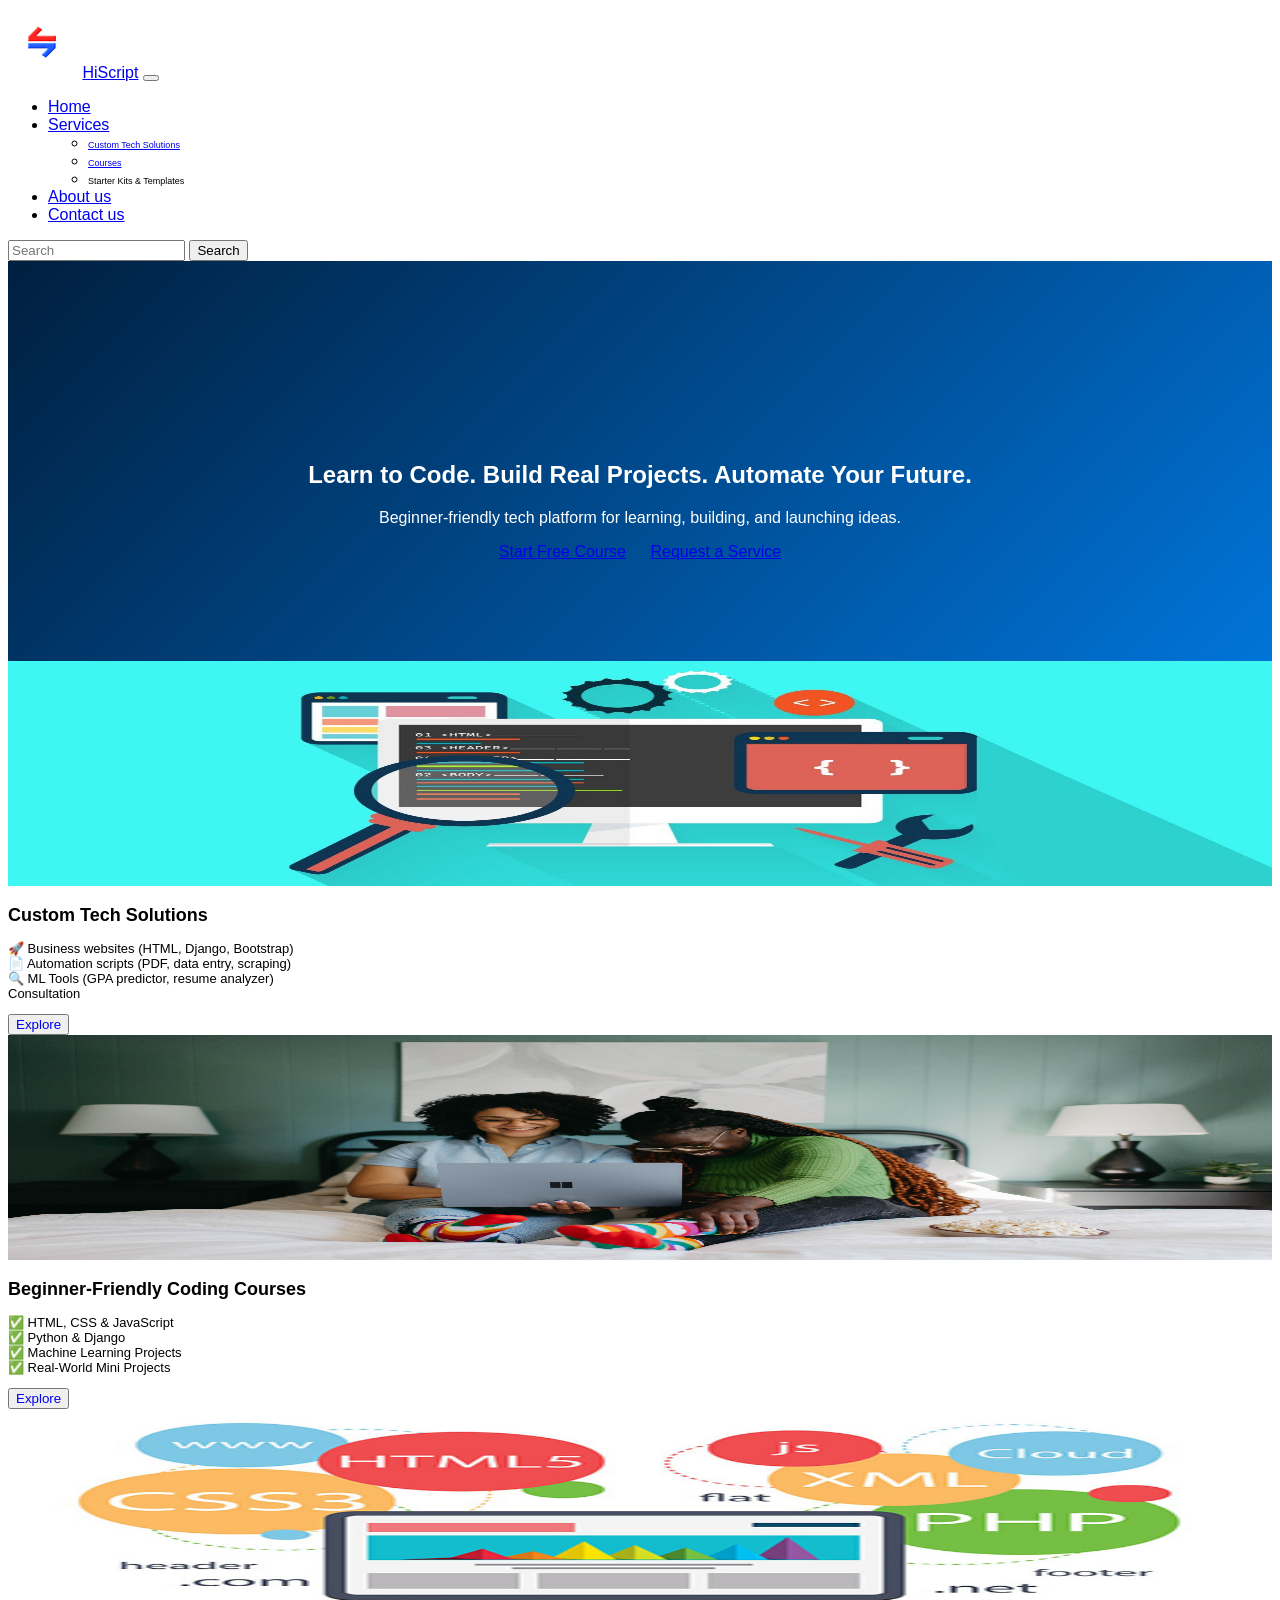
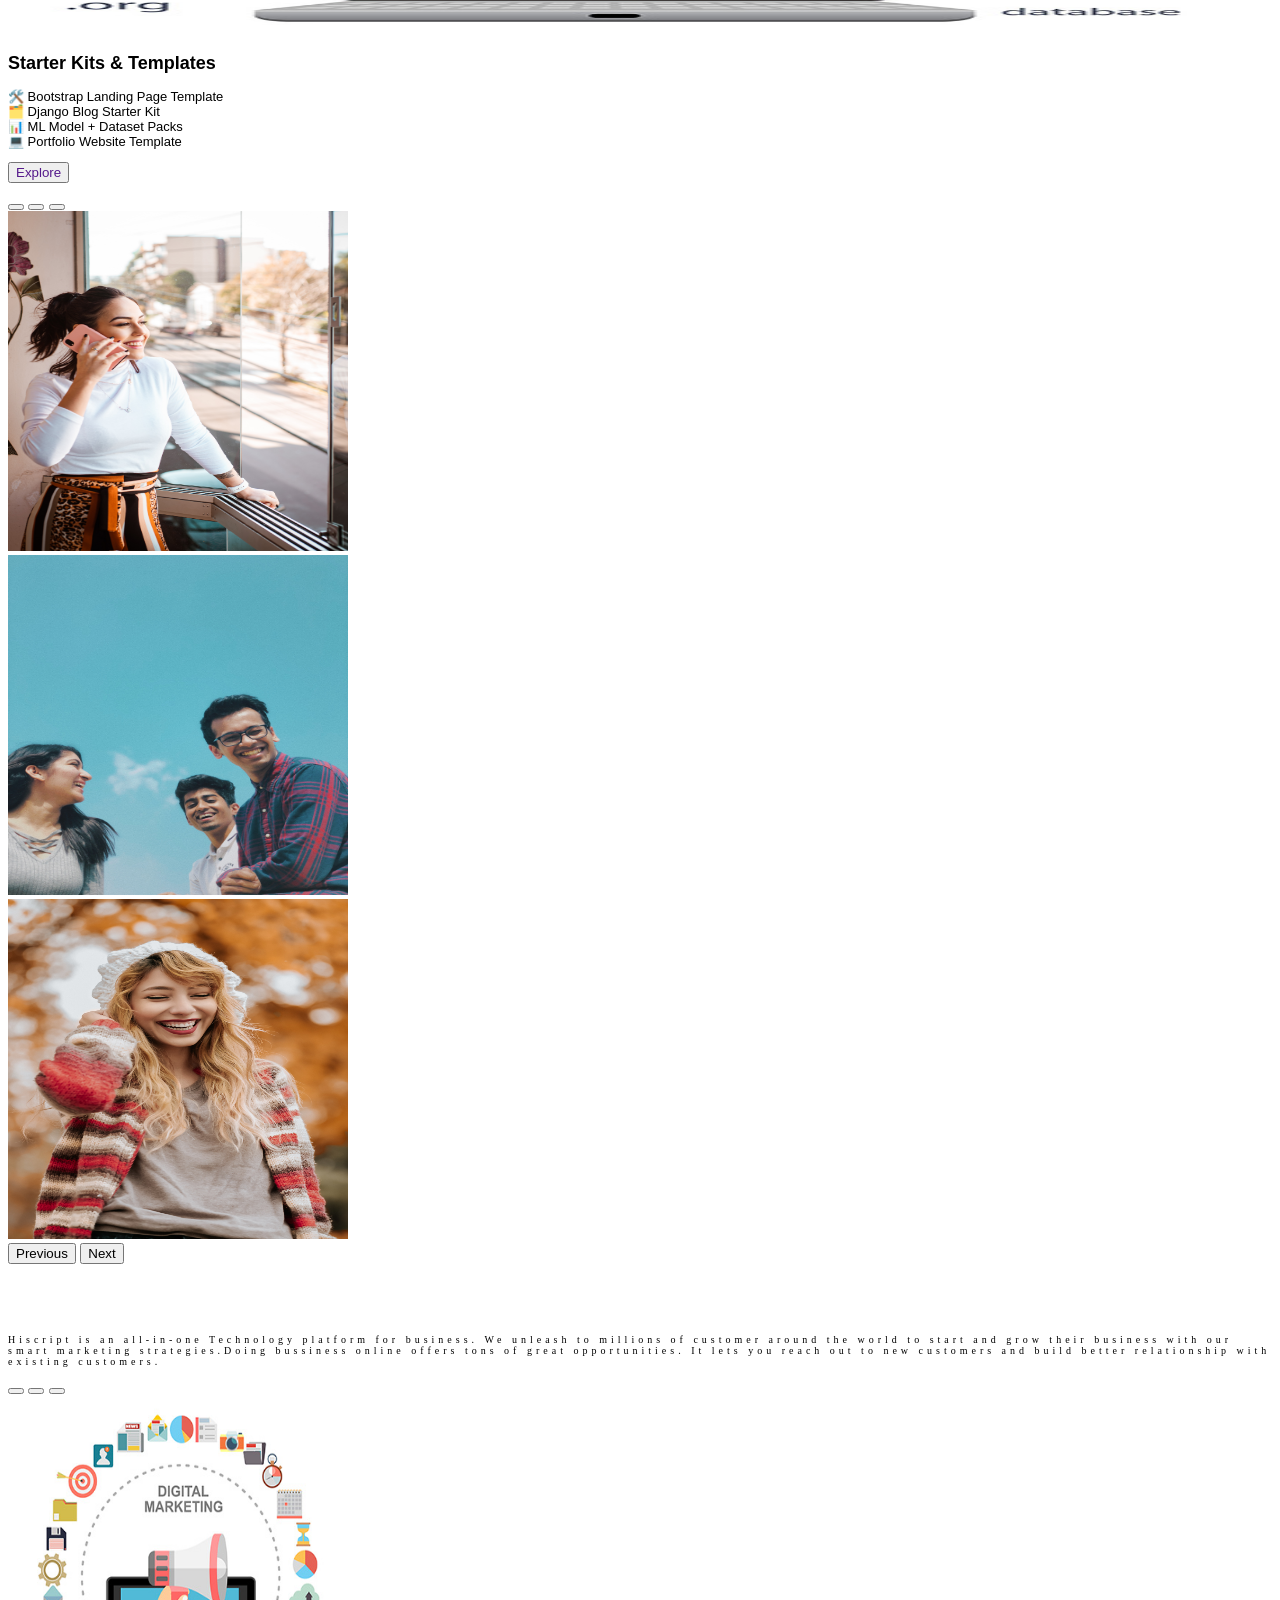
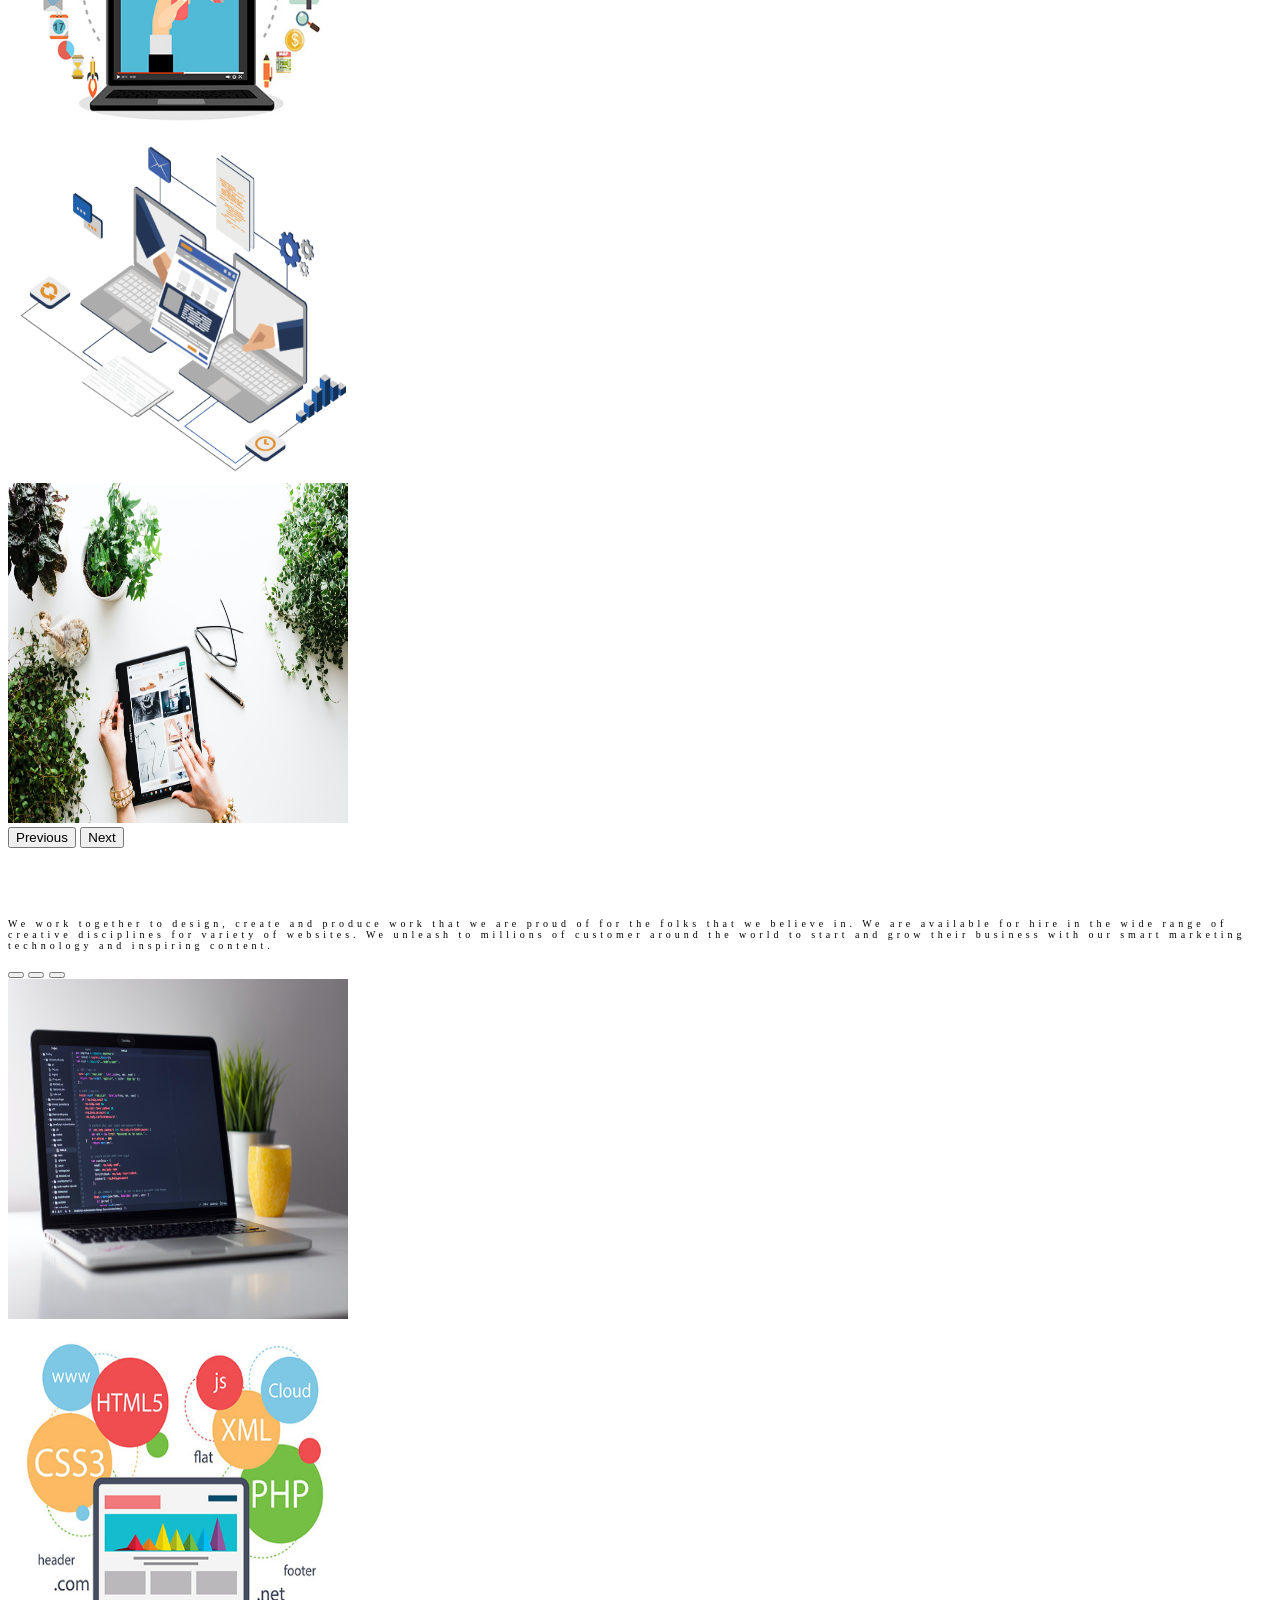
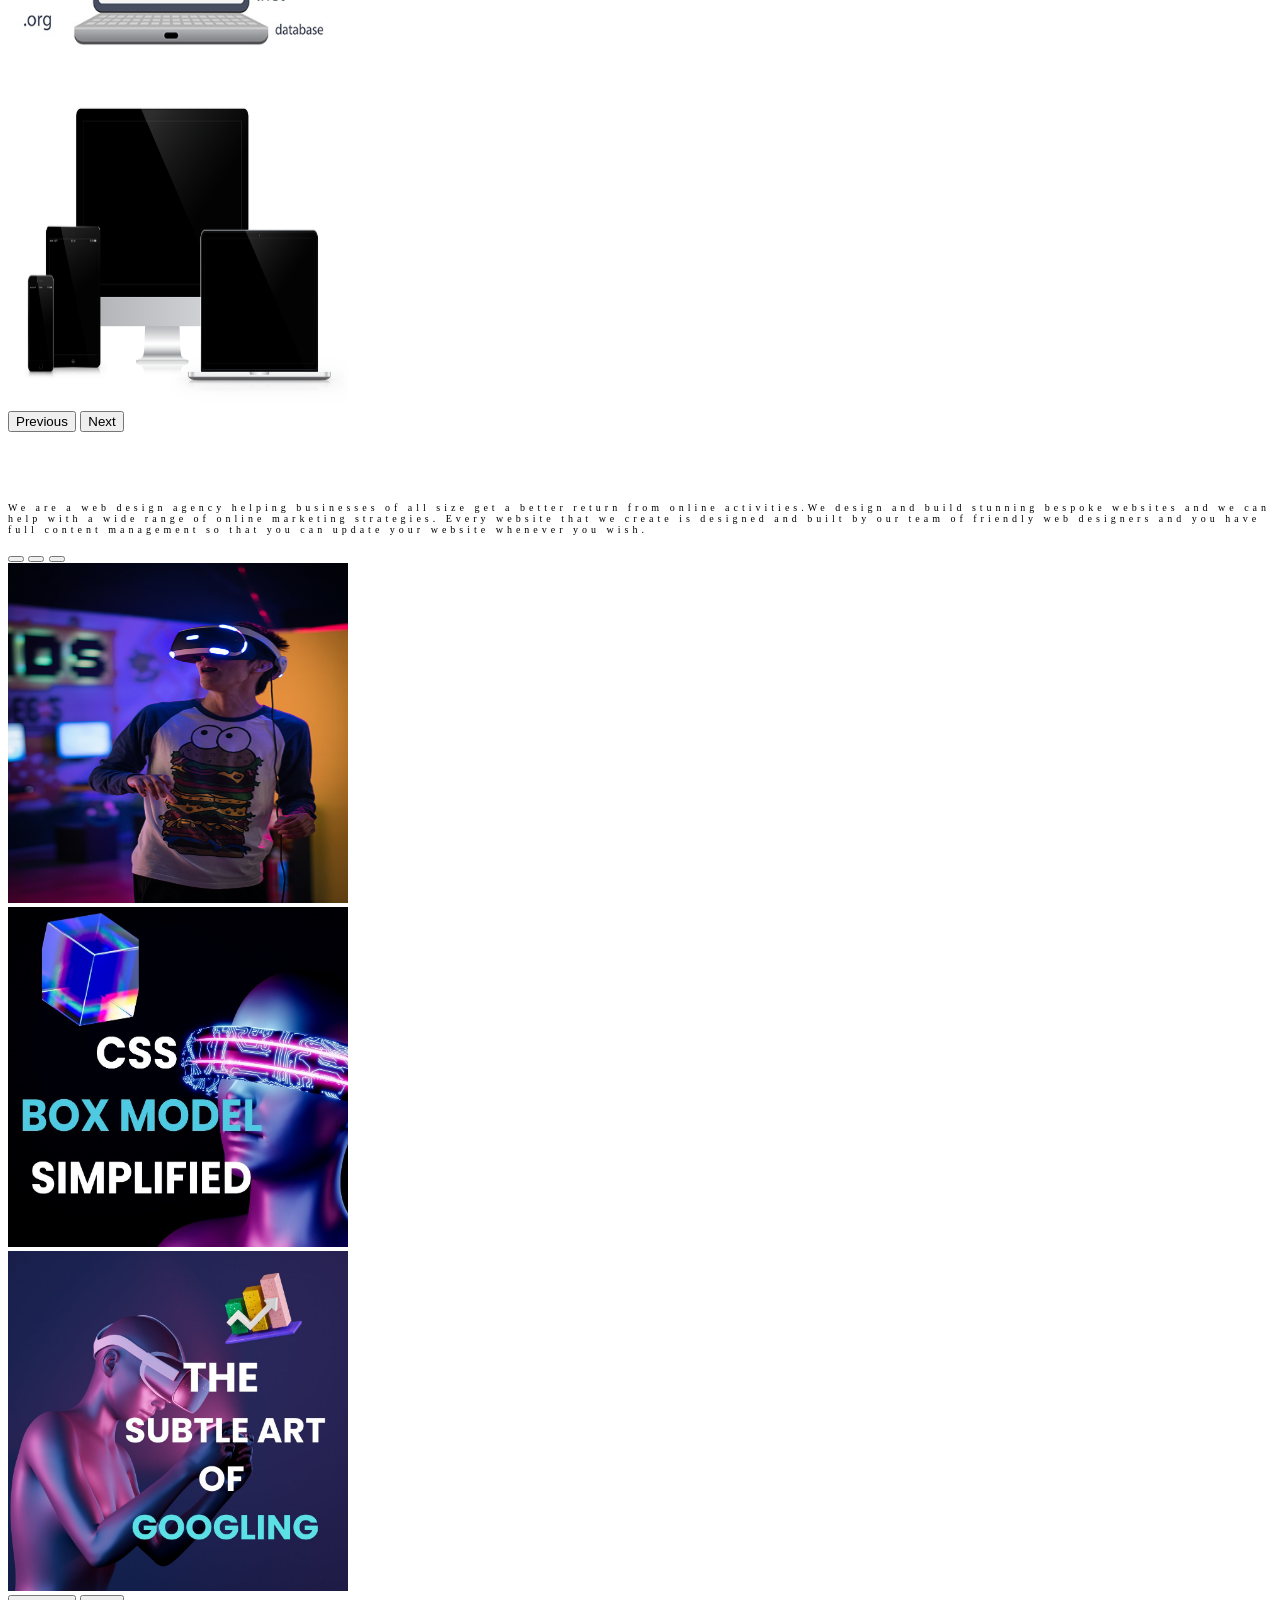
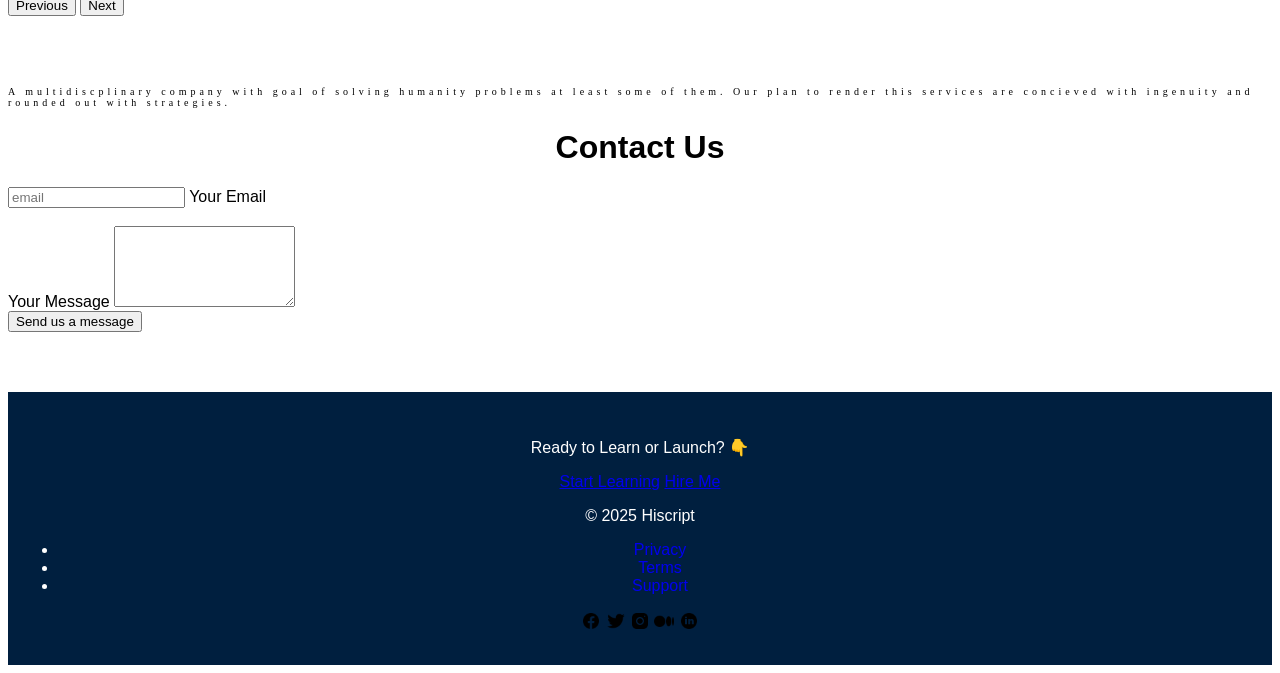
==== index.html @ d9910b29 "Add website files" ====
<!DOCTYPE html>
<html>
    <head>
        <meta charset="utf-8">
        <meta name="viewport" content="width=device-width, initial-scale=1">
        <link href="css/bootstrap.min.css" rel="stylesheet">
        <link href="nav.css" rel="stylesheet">
        <link rel="SHORTCUT ICON" type="image/x-icon" href="logo.png">
        <title>HiScript - Official Home Page
        A home of opportunities
        </title>
        
    </head>
    <body>
        <!--navbar-->
        <nav class="navbar navbar-expand-md navbar-dark fixed-top bg-dark">
            <div class="container-fluid">
                <img src="logo.png" alt="logo" width="70px" height="70px">
                <a class="navbar-brand" href="index.html">HiScript</a>
                <button class="navbar-toggler" type="button" data-bs-toggle="collapse" data-bs-target="#navbarCollapse"
                aria-controls="navbarCollapse" aria-expanded="false" aria-label="Toggle navigation">
                <span class="navbar-toggler-icon"></span>
                </button>
                <div class="collapse navbar-collapse" id="navbarCollapse">
                    <ul class="navbar-nav me-auto mb-2 mb-md-0">
                        <li class="nav-item">
                            <a class="nav-link active" aria-current="page" href="index.html">Home</a>
                        </li>

                       <li class="nav-item dropdown">
                            <a class="nav-link dropdown-toggle" href="#" id="dropdown01" 
                            data-bs-toggle="dropdown" aria-expanded="false" 
                            >Services</a>
                            <ul class="dropdown-menu" aria-labelledby="dropdown01">
                            <li><a class="dropdown-item" href="custom.html" target="_blank" style=" font-style: inherit; font-size: xx-small;">Custom Tech Solutions</a></li>
                            <li><a class="dropdown-item" href="course.html" target="_blank" style=" font-style: inherit; font-size: xx-small;">Courses</a></li>
                            <li><a class="dropdown-item"  onclick="signUp()" style=" font-style: inherit; font-size: xx-small;">Starter Kits & Templates</a></li>
                            
                            </ul>
                        </li>

                        <li class="nav-item">
                            <a class="nav-link active" aria-current="page" href="about.html">About us</a>
                        </li>

                        <li class="nav-item">
                            <a class="nav-link active" aria-current="page" href="book.html">Contact us</a>
                        </li>

                        
                    </ul>
                    <form class="d-flex" role="search">
                        <input class="form-control me-2" type="search" placeholder="Search" aria-label="Search">
                        <button class="btn btn-primary" type="submit">Search</button>
                    </form>
                </div>
            
            </div>

        </nav>

        <!--content-->
        <main>

           <section class="hero">
                <h1>Learn to Code. Build Real Projects. Automate Your Future.</h1>
                <p class="lead">Beginner-friendly tech platform for learning, building, and launching ideas.</p>
                <div class="cta-buttons">
                <a href="course.html" class="btn btn-light btn-lg">Start Free Course</a>
                <a href="custom.html" class="btn btn-outline-light btn-lg">Request a Service</a>
                </div>
            </section>

            <div class="album py-5 bg-body-tertiary">
                <div class="container">
                    <div class="row row-cols-1 row-cols-sm-2 row-cols-md-3 g-3">
                        <div class="col">
                            <div class="card shadow-sm">
                                <img width="100%" height="225" src="jop.jpg">
                                <div class="card-body">
                                    <h2 class="text-center" style="font-size:large;">Custom Tech Solutions</h2>
                                    <p class="card-text" style="font-size:small;">🚀 Business websites (HTML, Django, Bootstrap)<br>
                                       📄 Automation scripts (PDF, data entry, scraping)<br>
                                       🔍 ML Tools (GPA predictor, resume analyzer)<br>
                                       Consultation
                                    </p>
                                </div>
                                <div class="d-flex justify-content-between alighn-items-center">
                                    <div class="btn-group">
                                        <button class="btn btn-outline-secondary" type="button">
                                            <a href="custom.html" style="text-decoration: none;">Explore</a> </button>

                                    </div>
                                </div>
                            </div>
                        </div>
                        <div class="col">
                            <div class="card shadow-sm">
                                <img width="100%" height="225" src="images/lon (15).jpg">
                                <div class="card-body">
                                    <h2 class="text-center" style="font-size:large;">Beginner-Friendly Coding Courses</h2>
                                    <p class="card-text" style="font-size:small;">
                                        ✅ HTML, CSS & JavaScript<br>
                                        ✅ Python & Django<br>
                                        ✅ Machine Learning Projects<br>
                                        ✅ Real-World Mini Projects<br>
                                    </p>
                                </div>
                                <div class="d-flex justify-content-between alighn-items-center">
                                    <div class="btn-group">
                                        <button class="btn btn-outline-secondary" type="button">
                                             <a href="course.html" style="text-decoration: none;">Explore</a>
                                        </button>

                                    </div>
                                </div>
                            </div>
                        </div>
                        <div class="col">
                            <div class="card shadow-sm">
                                <img width="100%" height="225" src="images/site.jpg">
                                <div class="card-body">
                                    <h2 class="text-center" style="font-size:large;">Starter Kits & Templates</h2>
                                    <p class="card-text" style="font-size:small;">
                                        🛠️ Bootstrap Landing Page Template<br>
                                        🗂️ Django Blog Starter Kit<br>
                                        📊 ML Model + Dataset Packs<br>
                                        💻 Portfolio Website Template<br>
                                    </p>
                                </div>
                                <div class="d-flex justify-content-between alighn-items-center">
                                    <div class="btn-group">
                                        <button class="btn btn-outline-secondary" type="button">
                                             <a href="" style="text-decoration: none;">Explore</a>
                                        </button>

                                    </div>
                                </div>
                            </div>
                        </div>

                    </div>
                
                </div>

            </div>

            <div class="container">
                <div class="row py-4">
                    <div class="col-md-6 themed-grid-col text-center">
        
                        <main>
                            <section>
                					
                                <div id="myCarousel" class="carousel slide" data-bs-ride="carousel"
                                style="margin-top: 10px;">
                                  <div class="carousel-indicators">
                                    <button type="button" data-bs-target="#myCarousel" data-bs-slide-to="0" class="active" aria-current="true" aria-label="Slide 1"></button>
                                    <button type="button" data-bs-target="#myCarousel" data-bs-slide-to="1" aria-label="Slide 2"></button>
                                    <button type="button" data-bs-target="#myCarousel" data-bs-slide-to="2" aria-label="Slide 3"></button>
                                  </div>
                                  <div class="carousel-inner">
                                    <div class="carousel-item active">
                                      <img src="images/matee.jpg "  width="340" height="340">
                                      
                                    </div>
                                    <div class="carousel-item">
                                        <img src="images/manaj.jpg" width="340" height="340">
                                      
                                    </div>
                                    <div class="carousel-item">
                                        <img src="images/omid.jpg"  width="340" height="340">
                                      
                                    </div>
                                  </div>
                                  <button class="carousel-control-prev" type="button" data-bs-target="#myCarousel" data-bs-slide="prev">
                                    <span class="carousel-control-prev-icon" aria-hidden="true"></span>
                                    <span class="visually-hidden">Previous</span>
                                  </button>
                                  <button class="carousel-control-next" type="button" data-bs-target="#myCarousel" data-bs-slide="next">
                                    <span class="carousel-control-next-icon" aria-hidden="true"></span>
                                    <span class="visually-hidden">Next</span>
                                  </button>
                                </div>
                           </section>

                            <section style="margin-top: 70px;">


                                <p class="sectionA" style="font-family:bookman;letter-spacing: 4px; font-size:10px;">
                					Hiscript is an all-in-one Technology platform for business.
                					We unleash to millions of customer around the world to start and 
                					grow their business with our smart marketing strategies.Doing bussiness online offers tons of great opportunities.
                					 It lets you reach out to new customers and build better relationship with existing
                					 customers.


                				</p>
                            						
                            </section>
                        

                        </main>
                    </div>
        
                    <div class="col-md-6 themed-grid-col text-center">
                        <main>
                            <section>
                                    
                                <div id="myCarousel" class="carousel slide" data-bs-ride="carousel"
                                style="margin-top: 10px;">
                                  <div class="carousel-indicators">
                                    <button type="button" data-bs-target="#myCarousel" data-bs-slide-to="0" class="active" aria-current="true" aria-label="Slide 1"></button>
                                    <button type="button" data-bs-target="#myCarousel" data-bs-slide-to="1" aria-label="Slide 2"></button>
                                    <button type="button" data-bs-target="#myCarousel" data-bs-slide-to="2" aria-label="Slide 3"></button>
                                  </div>
                                  <div class="carousel-inner">
                                    <div class="carousel-item active">
                                      <img src="images/fom.jpg"  width="340" height="340">
                                      
                                    </div>
                                    <div class="carousel-item">
                                        <img src="images/placeholder.png" width="340" height="340">
                                      
                                    </div>
                                    <div class="carousel-item">
                                        <img src="images/mom.jpg"  width="340" height="340">
                                      
                                    </div>
                                  </div>
                                  <button class="carousel-control-prev" type="button" data-bs-target="#myCarousel" data-bs-slide="prev">
                                    <span class="carousel-control-prev-icon" aria-hidden="true"></span>
                                    <span class="visually-hidden">Previous</span>
                                  </button>
                                  <button class="carousel-control-next" type="button" data-bs-target="#myCarousel" data-bs-slide="next">
                                    <span class="carousel-control-next-icon" aria-hidden="true"></span>
                                    <span class="visually-hidden">Next</span>
                                  </button>
                                </div>
                            </section>
                
                            <section style="margin-top: 70px;">
                            
                            
                                <p class="sectionA" style="font-family:bookman;letter-spacing: 4px; font-size:10px;">
                                We work together to design, create and produce work that we are proud of 
                                for the folks that we believe in. We are available for hire in the wide 
                                range of creative disciplines for variety of websites.
                               We unleash to millions of customer around the world to start 
                                and grow their business with our smart marketing technology and
                                 inspiring content.
                                
                                 </p>
                                                    
                            </section>
                        
                
                        </main>
                    </div>
                </div>
            </div>

            <div class="container">
                <div class="row py-4">
                    <div class="col-md-8 themed-grid-col text-center">

                        <main>
                            <section>
                                    
                                <div id="myCarousel" class="carousel slide" data-bs-ride="carousel"
                                style="margin-top: 10px;">
                                <div class="carousel-indicators">
                                <button type="button" data-bs-target="#myCarousel" data-bs-slide-to="0" class="active" aria-current="true" aria-label="Slide 1"></button>
                                <button type="button" data-bs-target="#myCarousel" data-bs-slide-to="1" aria-label="Slide 2"></button>
                                <button type="button" data-bs-target="#myCarousel" data-bs-slide-to="2" aria-label="Slide 3"></button>
                                </div>
                                <div class="carousel-inner">
                                <div class="carousel-item active">
                                <img src="images/code.jpg"  width="340" height="340">
                                
                                </div>
                                <div class="carousel-item">
                                    <img src="images/site.jpg" width="340" height="340">
                                
                                </div>
                                <div class="carousel-item">
                                    <img src="images/imac.png"  width="340" height="340">
                                
                                </div>
                                </div>
                                <button class="carousel-control-prev" type="button" data-bs-target="#myCarousel" data-bs-slide="prev">
                                <span class="carousel-control-prev-icon" aria-hidden="true"></span>
                                <span class="visually-hidden">Previous</span>
                                </button>
                                <button class="carousel-control-next" type="button" data-bs-target="#myCarousel" data-bs-slide="next">
                                <span class="carousel-control-next-icon" aria-hidden="true"></span>
                                <span class="visually-hidden">Next</span>
                                </button>
                                </div>
                                </section>

                                <section style="margin-top: 70px;">


                                <p class="sectionA" style="font-family:bookman;letter-spacing: 4px; font-size:10px;">
                                We are a web design agency helping businesses of all size get a better
                                return from online activities.We design and build stunning bespoke 
                                websites and we can help with a wide range of online marketing 
                                strategies. Every website that we create is designed and built 
                                by our team of friendly web designers and you have full content 
                                management so that you can update your website whenever you wish.


                                </p>
                                        
                            </section>


                        </main>
                    </div>

                    <div class="col-md-4 themed-grid-col text-center">
                        <main>
                            <section>
                                    
                                <div id="myCarousel" class="carousel slide" data-bs-ride="carousel"
                                style="margin-top: 10px;">
                                <div class="carousel-indicators">
                                    <button type="button" data-bs-target="#myCarousel" data-bs-slide-to="0" class="active" aria-current="true" aria-label="Slide 1"></button>
                                    <button type="button" data-bs-target="#myCarousel" data-bs-slide-to="1" aria-label="Slide 2"></button>
                                    <button type="button" data-bs-target="#myCarousel" data-bs-slide-to="2" aria-label="Slide 3"></button>
                                </div>
                                <div class="carousel-inner">
                                    <div class="carousel-item active">
                                    <img src="images/boy.jpg"  width="340" height="340">
                                    
                                    </div>
                                    <div class="carousel-item">
                                        <img src="images/csss (1).jpg" width="340" height="340">
                                    
                                    </div>
                                    <div class="carousel-item">
                                        <img src="images/csss (7).jpg"  width="340" height="340">
                                    
                                    </div>
                                </div>
                                <button class="carousel-control-prev" type="button" data-bs-target="#myCarousel" data-bs-slide="prev">
                                    <span class="carousel-control-prev-icon" aria-hidden="true"></span>
                                    <span class="visually-hidden">Previous</span>
                                </button>
                                <button class="carousel-control-next" type="button" data-bs-target="#myCarousel" data-bs-slide="next">
                                    <span class="carousel-control-next-icon" aria-hidden="true"></span>
                                    <span class="visually-hidden">Next</span>
                                </button>
                                </div>
                            </section>
                
                            <section style="margin-top: 70px;">
                
                
                                <p class="sectionA" style="font-family:bookman;letter-spacing: 4px; font-size:10px;
                                                                ">
                                A multidiscplinary company with goal of solving humanity 
                                problems at least some of them. Our plan to render this services 
                                are concieved with ingenuity and rounded out with strategies.</p>

                                </p>
                                                
                            </section>
                        

                        </main>
                    </div>
                </div>
            </div>

           
            <!-- Contact Form -->
            <div class="container w-100 m-auto"  >
            <div class="row">
                <div class="col-12-text-center">
                   <form action="https://formspree.io/f/xanbnzyd" method="POST">
                        <center>
                        <h1 class="h3 mb-3 fw-normal">Contact Us</h1></center>

                        

                        <div class="form-floating">
                            <input type="email" class="form-control" id="floatingPassword" placeholder="email">
                            <label for="floatingPassword">Your Email</label>
                        </div>

                        <div class="mb-3"><br>
                            <label for="message" class="form-label">Your Message</label>
                            <textarea name="message" class="form-control" id="message" rows="5" required></textarea>
                        </div>

                       

                        <button class="btn btn-primary w-100 py-2" type="submit" onclick="thankYou()">
                            Send us a message
                        </button>
                        

                    </form> 
                </div>
            </div>
            </div>
        
           <!-- Footer -->
            <footer class="footer">
                <p>Ready to Learn or Launch? 👇</p>
                <a href="course.html" class="btn btn-outline-light">Start Learning</a>
                <a href="book.html" class="btn btn-light">Hire Me</a>
                <p class="mt-3">© 2025 Hiscript</p>
                
                <ul class="list-inline">
                <li class="list-inline-item"><a href="#" style="text-decoration: none;">Privacy</a></li>
                <li class="list-inline-item"><a href="#" style="text-decoration: none;">Terms</a></li>
                <li class="list-inline-item"><a href="#" style="text-decoration: none;">Support</a></li>
                </ul>

                
                <div class="social">
                    
                <a href="#" target="_blank"><img src="images/fso.png" height="20" width="20"></a>

                <a href="#" target="_blank"><img src="images/social (2).png" height="20" width="20"></a>

                <a href="#" target="_blank"><img src="images/social (3).png" height="20" width="20"></a>

                <a href="#" target="_blank"><img src="images/social (4).png" height="20" width="20"></a>

                <a href="#" target="_blank"><img src="images/social (5).png" height="20" width="20"></a>

                </div>
            </footer>
        </main>


        <script src="js/bootstrap.bundle.min.js"></script>
        <script src="book.js"></script>
    </body>
</html>
---- nav.css ----
body {
      font-family: 'Segoe UI', sans-serif;
    }
    .hero {
      background: linear-gradient(135deg, #001f3f, #0074d9);
      color: white;
      padding: 100px 20px;
      text-align: center;
    }

    .hero h1{
        margin-top: 100px;
    }
    .section-title {
      font-size: 1.8rem;
      font-weight: 600;
      margin-top: 60px;
      margin-bottom: 30px;
    }
    .cta-buttons a {
      margin: 10px;
    }
    .footer {
      background-color: #001f3f;
      color: white;
      text-align: center;
      padding: 30px 10px;
      margin-top: 60px;
    }

    .form-signin {
    max-width: 330px;
    padding: 1rem;
    background-image: url("images/diana-polekhina-G0yOf-OF-SA-unsplash.jpg");
    }

    #navcoll{background-image: url('images/lap.jpg');
        background-size: 100% 100%; height: 500px; margin-bottom: 10px; margin-top:-20px; }
    
    #navcok{background-image: url('images/lon\ \(2\).jpg');
                            background-size: 100% 100%;  
                            height: 500px; margin-bottom: 10px; margin-top:-20px; }
    
    #navc{background-image: url('images/nasa.jpg');
          background-size: 100% 100%; height: 500px; margin-bottom: 10px; margin-top: -20px; }
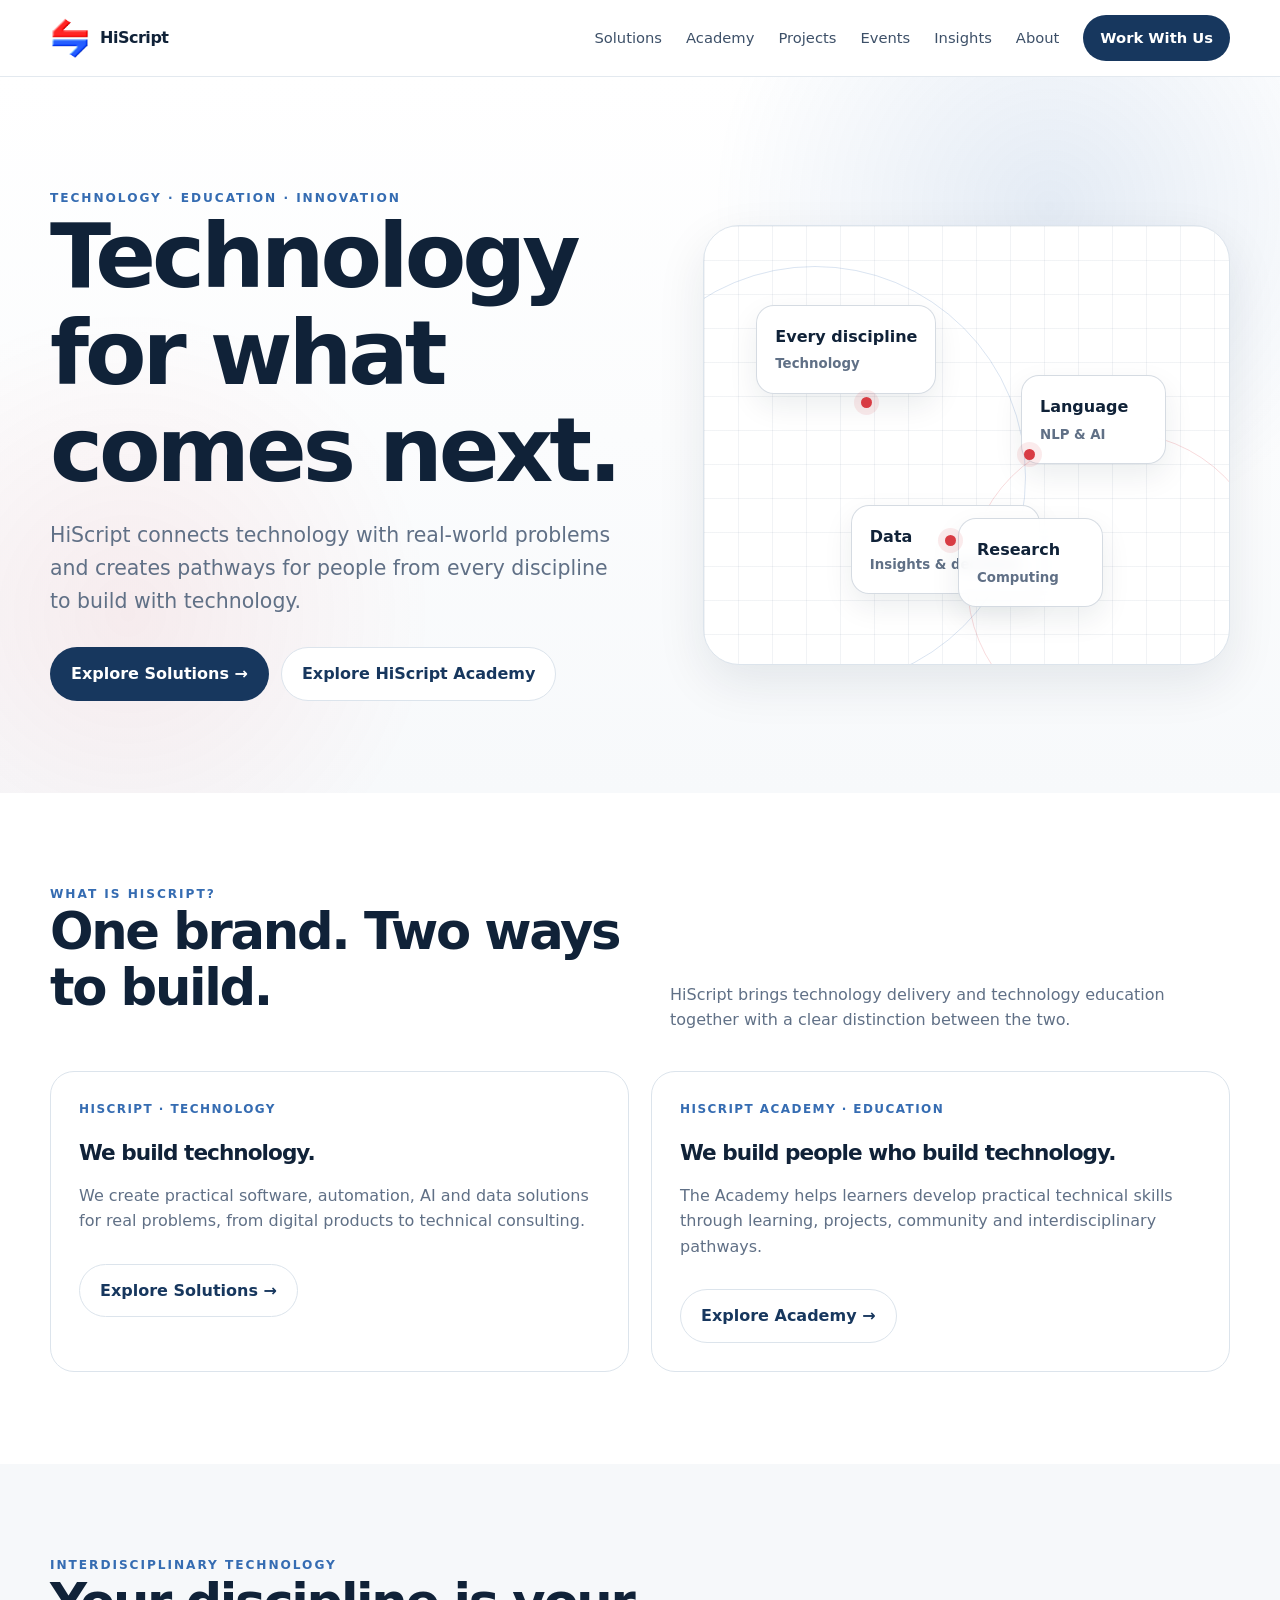
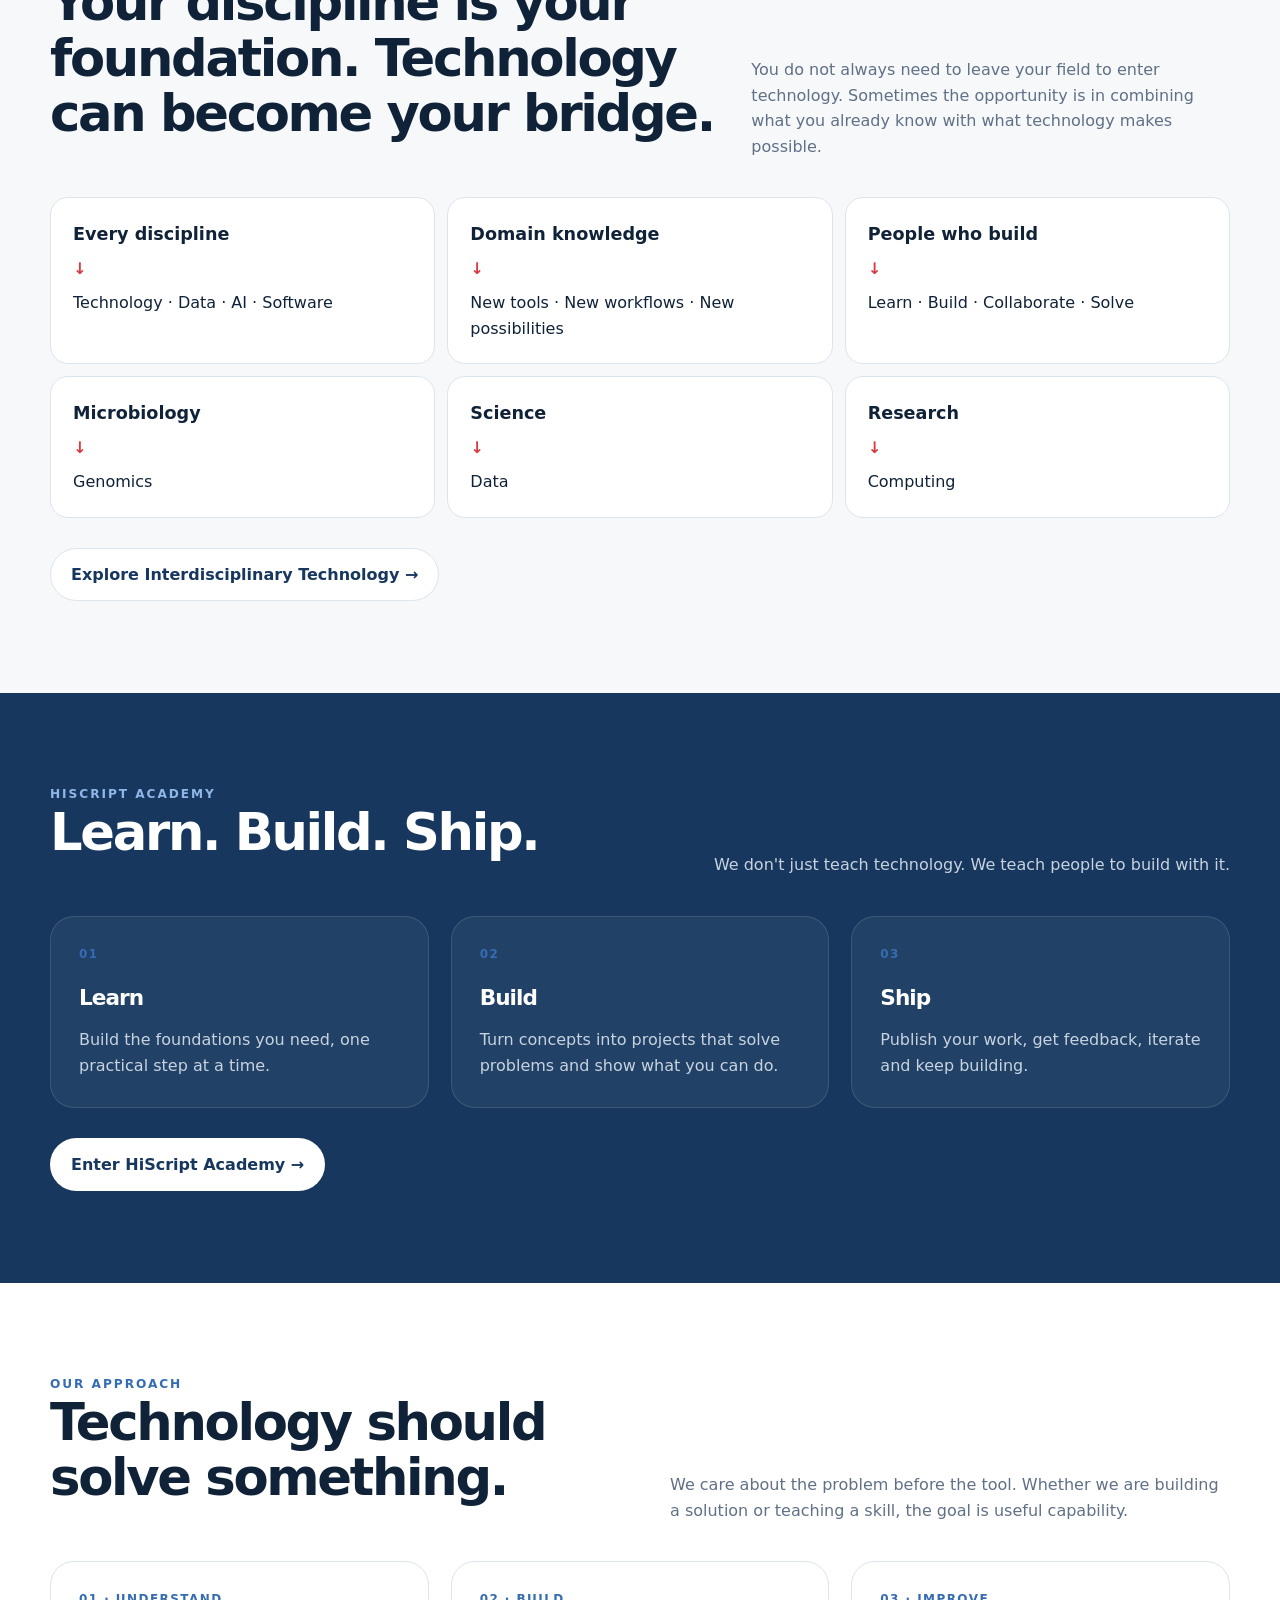
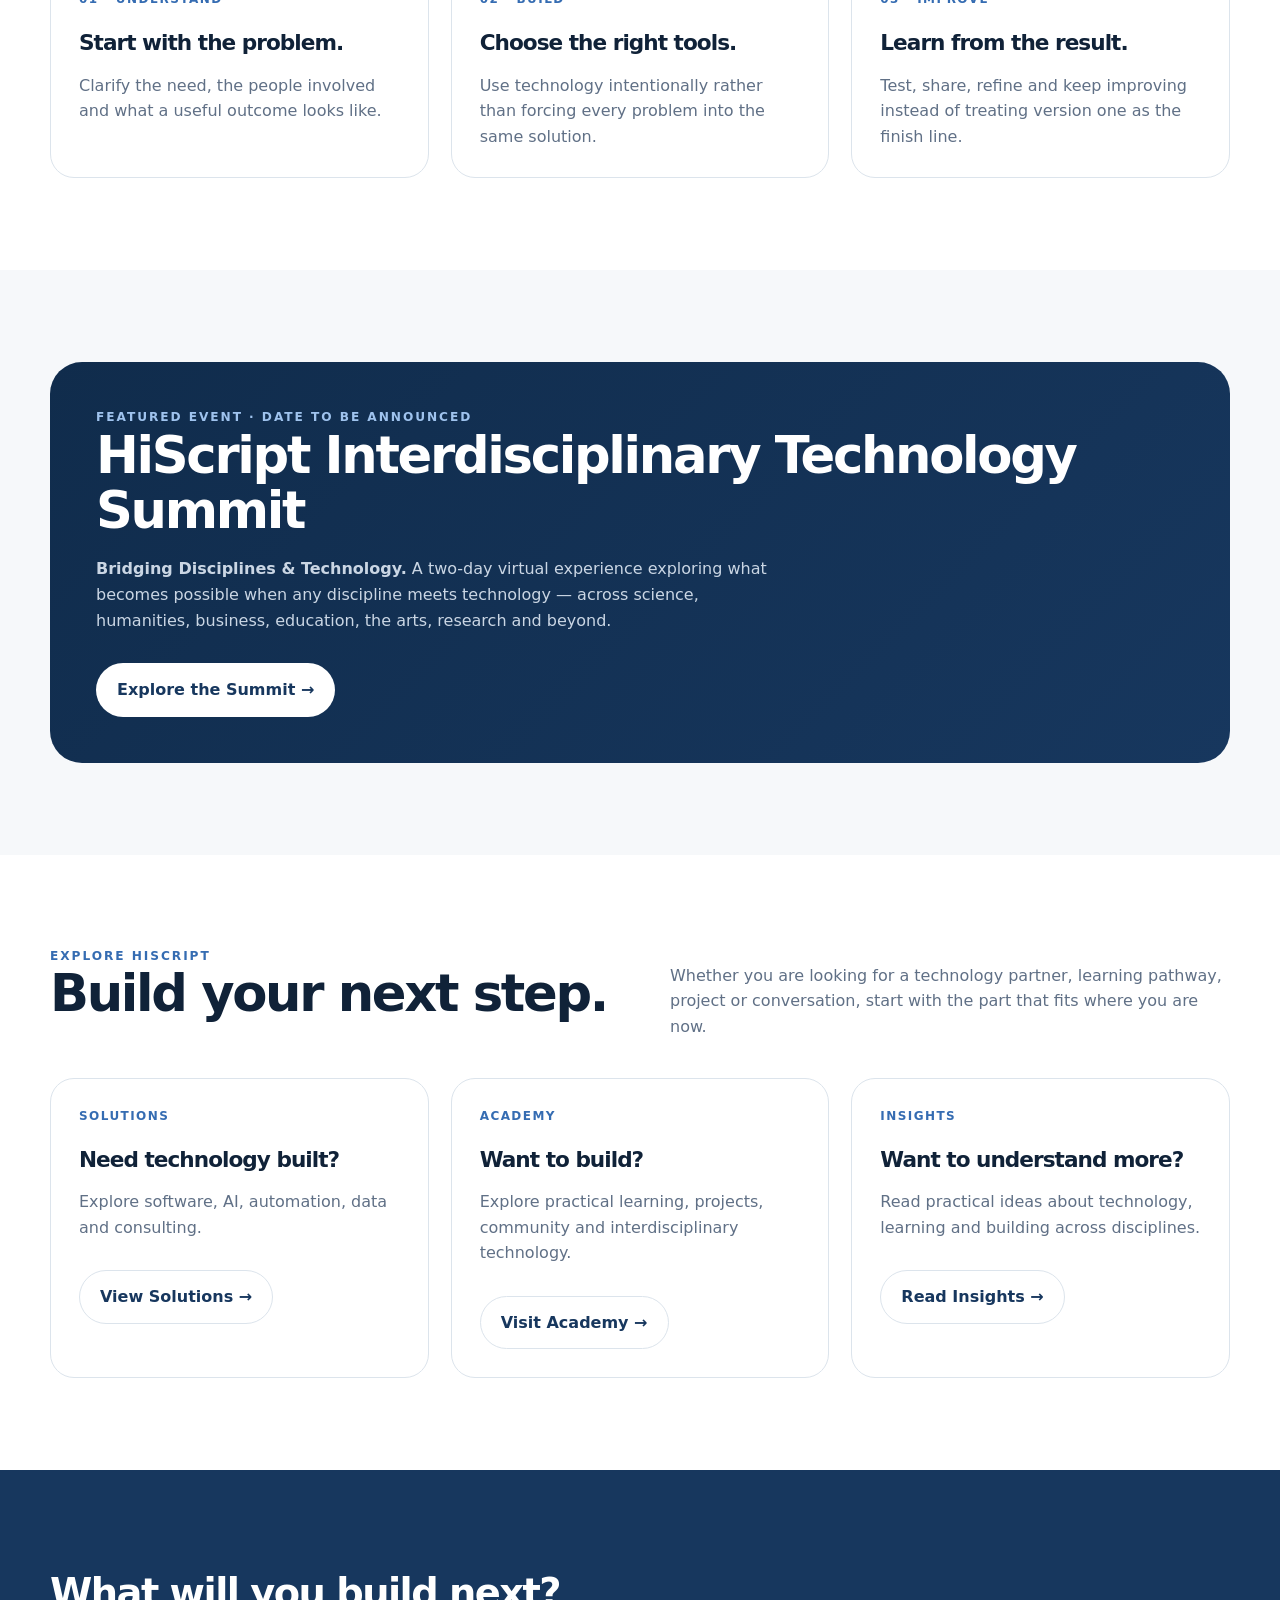
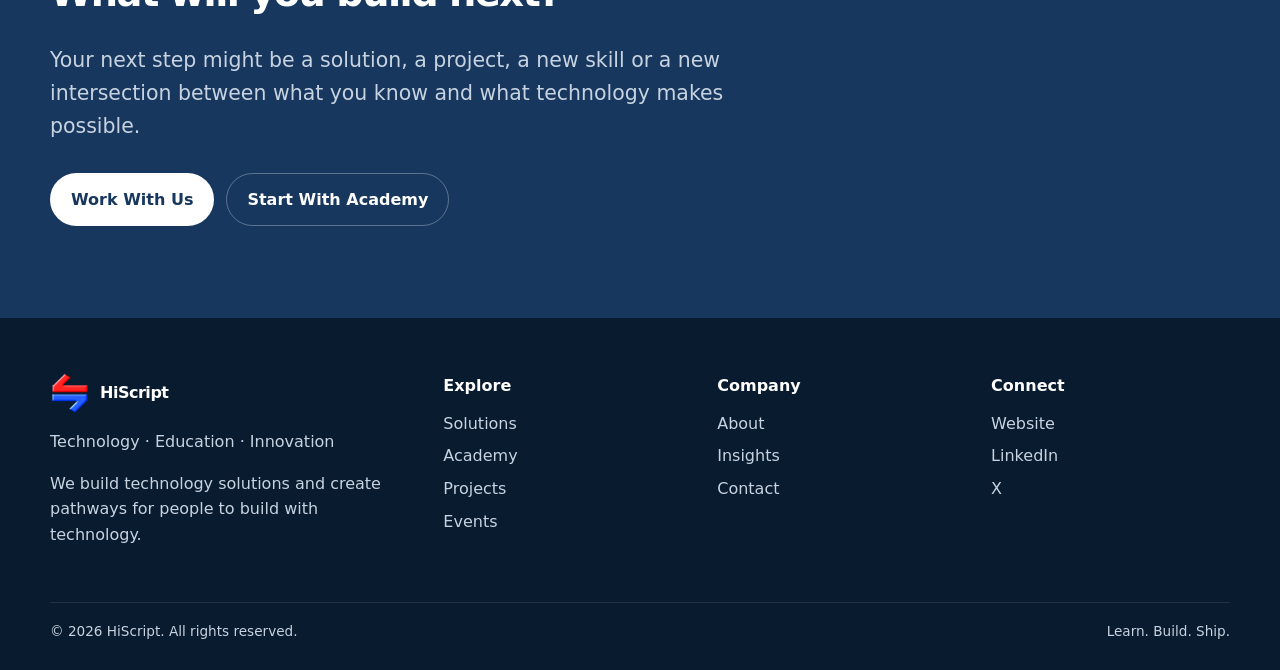
==== commit bfb54c01: "Launch final HiScript website" ====
--- a/index.html
+++ b/index.html
@@ -1,444 +1,202 @@
-<!DOCTYPE html>
-<html>
-    <head>
-        <meta charset="utf-8">
-        <meta name="viewport" content="width=device-width, initial-scale=1">
-        <link href="css/bootstrap.min.css" rel="stylesheet">
-        <link href="nav.css" rel="stylesheet">
-        <link rel="SHORTCUT ICON" type="image/x-icon" href="logo.png">
-        <title>HiScript - Official Home Page
-        A home of opportunities
-        </title>
-        
-    </head>
-    <body>
-        <!--navbar-->
-        <nav class="navbar navbar-expand-md navbar-dark fixed-top bg-dark">
-            <div class="container-fluid">
-                <img src="logo.png" alt="logo" width="70px" height="70px">
-                <a class="navbar-brand" href="index.html">HiScript</a>
-                <button class="navbar-toggler" type="button" data-bs-toggle="collapse" data-bs-target="#navbarCollapse"
-                aria-controls="navbarCollapse" aria-expanded="false" aria-label="Toggle navigation">
-                <span class="navbar-toggler-icon"></span>
-                </button>
-                <div class="collapse navbar-collapse" id="navbarCollapse">
-                    <ul class="navbar-nav me-auto mb-2 mb-md-0">
-                        <li class="nav-item">
-                            <a class="nav-link active" aria-current="page" href="index.html">Home</a>
-                        </li>
-
-                       <li class="nav-item dropdown">
-                            <a class="nav-link dropdown-toggle" href="#" id="dropdown01" 
-                            data-bs-toggle="dropdown" aria-expanded="false" 
-                            >Services</a>
-                            <ul class="dropdown-menu" aria-labelledby="dropdown01">
-                            <li><a class="dropdown-item" href="custom.html" target="_blank" style=" font-style: inherit; font-size: xx-small;">Custom Tech Solutions</a></li>
-                            <li><a class="dropdown-item" href="course.html" target="_blank" style=" font-style: inherit; font-size: xx-small;">Courses</a></li>
-                            <li><a class="dropdown-item"  onclick="signUp()" style=" font-style: inherit; font-size: xx-small;">Starter Kits & Templates</a></li>
-                            
-                            </ul>
-                        </li>
-
-                        <li class="nav-item">
-                            <a class="nav-link active" aria-current="page" href="about.html">About us</a>
-                        </li>
-
-                        <li class="nav-item">
-                            <a class="nav-link active" aria-current="page" href="book.html">Contact us</a>
-                        </li>
-
-                        
-                    </ul>
-                    <form class="d-flex" role="search">
-                        <input class="form-control me-2" type="search" placeholder="Search" aria-label="Search">
-                        <button class="btn btn-primary" type="submit">Search</button>
-                    </form>
-                </div>
-            
-            </div>
-
-        </nav>
-
-        <!--content-->
-        <main>
-
-           <section class="hero">
-                <h1>Learn to Code. Build Real Projects. Automate Your Future.</h1>
-                <p class="lead">Beginner-friendly tech platform for learning, building, and launching ideas.</p>
-                <div class="cta-buttons">
-                <a href="course.html" class="btn btn-light btn-lg">Start Free Course</a>
-                <a href="custom.html" class="btn btn-outline-light btn-lg">Request a Service</a>
-                </div>
-            </section>
-
-            <div class="album py-5 bg-body-tertiary">
-                <div class="container">
-                    <div class="row row-cols-1 row-cols-sm-2 row-cols-md-3 g-3">
-                        <div class="col">
-                            <div class="card shadow-sm">
-                                <img width="100%" height="225" src="jop.jpg">
-                                <div class="card-body">
-                                    <h2 class="text-center" style="font-size:large;">Custom Tech Solutions</h2>
-                                    <p class="card-text" style="font-size:small;">🚀 Business websites (HTML, Django, Bootstrap)<br>
-                                       📄 Automation scripts (PDF, data entry, scraping)<br>
-                                       🔍 ML Tools (GPA predictor, resume analyzer)<br>
-                                       Consultation
-                                    </p>
-                                </div>
-                                <div class="d-flex justify-content-between alighn-items-center">
-                                    <div class="btn-group">
-                                        <button class="btn btn-outline-secondary" type="button">
-                                            <a href="custom.html" style="text-decoration: none;">Explore</a> </button>
-
-                                    </div>
-                                </div>
-                            </div>
-                        </div>
-                        <div class="col">
-                            <div class="card shadow-sm">
-                                <img width="100%" height="225" src="images/lon (15).jpg">
-                                <div class="card-body">
-                                    <h2 class="text-center" style="font-size:large;">Beginner-Friendly Coding Courses</h2>
-                                    <p class="card-text" style="font-size:small;">
-                                        ✅ HTML, CSS & JavaScript<br>
-                                        ✅ Python & Django<br>
-                                        ✅ Machine Learning Projects<br>
-                                        ✅ Real-World Mini Projects<br>
-                                    </p>
-                                </div>
-                                <div class="d-flex justify-content-between alighn-items-center">
-                                    <div class="btn-group">
-                                        <button class="btn btn-outline-secondary" type="button">
-                                             <a href="course.html" style="text-decoration: none;">Explore</a>
-                                        </button>
-
-                                    </div>
-                                </div>
-                            </div>
-                        </div>
-                        <div class="col">
-                            <div class="card shadow-sm">
-                                <img width="100%" height="225" src="images/site.jpg">
-                                <div class="card-body">
-                                    <h2 class="text-center" style="font-size:large;">Starter Kits & Templates</h2>
-                                    <p class="card-text" style="font-size:small;">
-                                        🛠️ Bootstrap Landing Page Template<br>
-                                        🗂️ Django Blog Starter Kit<br>
-                                        📊 ML Model + Dataset Packs<br>
-                                        💻 Portfolio Website Template<br>
-                                    </p>
-                                </div>
-                                <div class="d-flex justify-content-between alighn-items-center">
-                                    <div class="btn-group">
-                                        <button class="btn btn-outline-secondary" type="button">
-                                             <a href="" style="text-decoration: none;">Explore</a>
-                                        </button>
-
-                                    </div>
-                                </div>
-                            </div>
-                        </div>
-
-                    </div>
-                
-                </div>
-
-            </div>
-
-            <div class="container">
-                <div class="row py-4">
-                    <div class="col-md-6 themed-grid-col text-center">
-        
-                        <main>
-                            <section>
-                					
-                                <div id="myCarousel" class="carousel slide" data-bs-ride="carousel"
-                                style="margin-top: 10px;">
-                                  <div class="carousel-indicators">
-                                    <button type="button" data-bs-target="#myCarousel" data-bs-slide-to="0" class="active" aria-current="true" aria-label="Slide 1"></button>
-                                    <button type="button" data-bs-target="#myCarousel" data-bs-slide-to="1" aria-label="Slide 2"></button>
-                                    <button type="button" data-bs-target="#myCarousel" data-bs-slide-to="2" aria-label="Slide 3"></button>
-                                  </div>
-                                  <div class="carousel-inner">
-                                    <div class="carousel-item active">
-                                      <img src="images/matee.jpg "  width="340" height="340">
-                                      
-                                    </div>
-                                    <div class="carousel-item">
-                                        <img src="images/manaj.jpg" width="340" height="340">
-                                      
-                                    </div>
-                                    <div class="carousel-item">
-                                        <img src="images/omid.jpg"  width="340" height="340">
-                                      
-                                    </div>
-                                  </div>
-                                  <button class="carousel-control-prev" type="button" data-bs-target="#myCarousel" data-bs-slide="prev">
-                                    <span class="carousel-control-prev-icon" aria-hidden="true"></span>
-                                    <span class="visually-hidden">Previous</span>
-                                  </button>
-                                  <button class="carousel-control-next" type="button" data-bs-target="#myCarousel" data-bs-slide="next">
-                                    <span class="carousel-control-next-icon" aria-hidden="true"></span>
-                                    <span class="visually-hidden">Next</span>
-                                  </button>
-                                </div>
-                           </section>
-
-                            <section style="margin-top: 70px;">
-
-
-                                <p class="sectionA" style="font-family:bookman;letter-spacing: 4px; font-size:10px;">
-                					Hiscript is an all-in-one Technology platform for business.
-                					We unleash to millions of customer around the world to start and 
-                					grow their business with our smart marketing strategies.Doing bussiness online offers tons of great opportunities.
-                					 It lets you reach out to new customers and build better relationship with existing
-                					 customers.
-
-
-                				</p>
-                            						
-                            </section>
-                        
-
-                        </main>
-                    </div>
-        
-                    <div class="col-md-6 themed-grid-col text-center">
-                        <main>
-                            <section>
-                                    
-                                <div id="myCarousel" class="carousel slide" data-bs-ride="carousel"
-                                style="margin-top: 10px;">
-                                  <div class="carousel-indicators">
-                                    <button type="button" data-bs-target="#myCarousel" data-bs-slide-to="0" class="active" aria-current="true" aria-label="Slide 1"></button>
-                                    <button type="button" data-bs-target="#myCarousel" data-bs-slide-to="1" aria-label="Slide 2"></button>
-                                    <button type="button" data-bs-target="#myCarousel" data-bs-slide-to="2" aria-label="Slide 3"></button>
-                                  </div>
-                                  <div class="carousel-inner">
-                                    <div class="carousel-item active">
-                                      <img src="images/fom.jpg"  width="340" height="340">
-                                      
-                                    </div>
-                                    <div class="carousel-item">
-                                        <img src="images/placeholder.png" width="340" height="340">
-                                      
-                                    </div>
-                                    <div class="carousel-item">
-                                        <img src="images/mom.jpg"  width="340" height="340">
-                                      
-                                    </div>
-                                  </div>
-                                  <button class="carousel-control-prev" type="button" data-bs-target="#myCarousel" data-bs-slide="prev">
-                                    <span class="carousel-control-prev-icon" aria-hidden="true"></span>
-                                    <span class="visually-hidden">Previous</span>
-                                  </button>
-                                  <button class="carousel-control-next" type="button" data-bs-target="#myCarousel" data-bs-slide="next">
-                                    <span class="carousel-control-next-icon" aria-hidden="true"></span>
-                                    <span class="visually-hidden">Next</span>
-                                  </button>
-                                </div>
-                            </section>
-                
-                            <section style="margin-top: 70px;">
-                            
-                            
-                                <p class="sectionA" style="font-family:bookman;letter-spacing: 4px; font-size:10px;">
-                                We work together to design, create and produce work that we are proud of 
-                                for the folks that we believe in. We are available for hire in the wide 
-                                range of creative disciplines for variety of websites.
-                               We unleash to millions of customer around the world to start 
-                                and grow their business with our smart marketing technology and
-                                 inspiring content.
-                                
-                                 </p>
-                                                    
-                            </section>
-                        
-                
-                        </main>
-                    </div>
-                </div>
-            </div>
-
-            <div class="container">
-                <div class="row py-4">
-                    <div class="col-md-8 themed-grid-col text-center">
-
-                        <main>
-                            <section>
-                                    
-                                <div id="myCarousel" class="carousel slide" data-bs-ride="carousel"
-                                style="margin-top: 10px;">
-                                <div class="carousel-indicators">
-                                <button type="button" data-bs-target="#myCarousel" data-bs-slide-to="0" class="active" aria-current="true" aria-label="Slide 1"></button>
-                                <button type="button" data-bs-target="#myCarousel" data-bs-slide-to="1" aria-label="Slide 2"></button>
-                                <button type="button" data-bs-target="#myCarousel" data-bs-slide-to="2" aria-label="Slide 3"></button>
-                                </div>
-                                <div class="carousel-inner">
-                                <div class="carousel-item active">
-                                <img src="images/code.jpg"  width="340" height="340">
-                                
-                                </div>
-                                <div class="carousel-item">
-                                    <img src="images/site.jpg" width="340" height="340">
-                                
-                                </div>
-                                <div class="carousel-item">
-                                    <img src="images/imac.png"  width="340" height="340">
-                                
-                                </div>
-                                </div>
-                                <button class="carousel-control-prev" type="button" data-bs-target="#myCarousel" data-bs-slide="prev">
-                                <span class="carousel-control-prev-icon" aria-hidden="true"></span>
-                                <span class="visually-hidden">Previous</span>
-                                </button>
-                                <button class="carousel-control-next" type="button" data-bs-target="#myCarousel" data-bs-slide="next">
-                                <span class="carousel-control-next-icon" aria-hidden="true"></span>
-                                <span class="visually-hidden">Next</span>
-                                </button>
-                                </div>
-                                </section>
-
-                                <section style="margin-top: 70px;">
-
-
-                                <p class="sectionA" style="font-family:bookman;letter-spacing: 4px; font-size:10px;">
-                                We are a web design agency helping businesses of all size get a better
-                                return from online activities.We design and build stunning bespoke 
-                                websites and we can help with a wide range of online marketing 
-                                strategies. Every website that we create is designed and built 
-                                by our team of friendly web designers and you have full content 
-                                management so that you can update your website whenever you wish.
-
-
-                                </p>
-                                        
-                            </section>
-
-
-                        </main>
-                    </div>
-
-                    <div class="col-md-4 themed-grid-col text-center">
-                        <main>
-                            <section>
-                                    
-                                <div id="myCarousel" class="carousel slide" data-bs-ride="carousel"
-                                style="margin-top: 10px;">
-                                <div class="carousel-indicators">
-                                    <button type="button" data-bs-target="#myCarousel" data-bs-slide-to="0" class="active" aria-current="true" aria-label="Slide 1"></button>
-                                    <button type="button" data-bs-target="#myCarousel" data-bs-slide-to="1" aria-label="Slide 2"></button>
-                                    <button type="button" data-bs-target="#myCarousel" data-bs-slide-to="2" aria-label="Slide 3"></button>
-                                </div>
-                                <div class="carousel-inner">
-                                    <div class="carousel-item active">
-                                    <img src="images/boy.jpg"  width="340" height="340">
-                                    
-                                    </div>
-                                    <div class="carousel-item">
-                                        <img src="images/csss (1).jpg" width="340" height="340">
-                                    
-                                    </div>
-                                    <div class="carousel-item">
-                                        <img src="images/csss (7).jpg"  width="340" height="340">
-                                    
-                                    </div>
-                                </div>
-                                <button class="carousel-control-prev" type="button" data-bs-target="#myCarousel" data-bs-slide="prev">
-                                    <span class="carousel-control-prev-icon" aria-hidden="true"></span>
-                                    <span class="visually-hidden">Previous</span>
-                                </button>
-                                <button class="carousel-control-next" type="button" data-bs-target="#myCarousel" data-bs-slide="next">
-                                    <span class="carousel-control-next-icon" aria-hidden="true"></span>
-                                    <span class="visually-hidden">Next</span>
-                                </button>
-                                </div>
-                            </section>
-                
-                            <section style="margin-top: 70px;">
-                
-                
-                                <p class="sectionA" style="font-family:bookman;letter-spacing: 4px; font-size:10px;
-                                                                ">
-                                A multidiscplinary company with goal of solving humanity 
-                                problems at least some of them. Our plan to render this services 
-                                are concieved with ingenuity and rounded out with strategies.</p>
-
-                                </p>
-                                                
-                            </section>
-                        
-
-                        </main>
-                    </div>
-                </div>
-            </div>
-
-           
-            <!-- Contact Form -->
-            <div class="container w-100 m-auto"  >
-            <div class="row">
-                <div class="col-12-text-center">
-                   <form action="https://formspree.io/f/xanbnzyd" method="POST">
-                        <center>
-                        <h1 class="h3 mb-3 fw-normal">Contact Us</h1></center>
-
-                        
-
-                        <div class="form-floating">
-                            <input type="email" class="form-control" id="floatingPassword" placeholder="email">
-                            <label for="floatingPassword">Your Email</label>
-                        </div>
-
-                        <div class="mb-3"><br>
-                            <label for="message" class="form-label">Your Message</label>
-                            <textarea name="message" class="form-control" id="message" rows="5" required></textarea>
-                        </div>
-
-                       
-
-                        <button class="btn btn-primary w-100 py-2" type="submit" onclick="thankYou()">
-                            Send us a message
-                        </button>
-                        
-
-                    </form> 
-                </div>
-            </div>
-            </div>
-        
-           <!-- Footer -->
-            <footer class="footer">
-                <p>Ready to Learn or Launch? 👇</p>
-                <a href="course.html" class="btn btn-outline-light">Start Learning</a>
-                <a href="book.html" class="btn btn-light">Hire Me</a>
-                <p class="mt-3">© 2025 Hiscript</p>
-                
-                <ul class="list-inline">
-                <li class="list-inline-item"><a href="#" style="text-decoration: none;">Privacy</a></li>
-                <li class="list-inline-item"><a href="#" style="text-decoration: none;">Terms</a></li>
-                <li class="list-inline-item"><a href="#" style="text-decoration: none;">Support</a></li>
-                </ul>
-
-                
-                <div class="social">
-                    
-                <a href="#" target="_blank"><img src="images/fso.png" height="20" width="20"></a>
-
-                <a href="#" target="_blank"><img src="images/social (2).png" height="20" width="20"></a>
-
-                <a href="#" target="_blank"><img src="images/social (3).png" height="20" width="20"></a>
-
-                <a href="#" target="_blank"><img src="images/social (4).png" height="20" width="20"></a>
-
-                <a href="#" target="_blank"><img src="images/social (5).png" height="20" width="20"></a>
-
-                </div>
-            </footer>
-        </main>
-
-
-        <script src="js/bootstrap.bundle.min.js"></script>
-        <script src="book.js"></script>
-    </body>
+<!doctype html>
+<html lang="en">
+<head>
+<meta charset="utf-8"><meta name="viewport" content="width=device-width, initial-scale=1">
+<meta name="description" content="HiScript connects technology with real-world problems and creates pathways for people from every discipline to build with technology.">
+<link rel="icon" href="assets/logo.png"><link rel="stylesheet" href="css/styles.css">
+<title>Technology for what comes next — HiScript</title>
+  <meta name="theme-color" content="#17375e">
+  <meta name="robots" content="index, follow">
+  <link rel="canonical" href="https://hi-script.github.io/">
+  <meta property="og:type" content="website">
+  <meta property="og:site_name" content="HiScript">
+  <meta property="og:title" content="Technology for what comes next — HiScript">
+  <meta property="og:description" content="HiScript connects technology with real-world problems and creates pathways for people from every discipline to build with technology.">
+  <meta property="og:url" content="https://hi-script.github.io/">
+  <meta property="og:image" content="https://hi-script.github.io/assets/logo.png">
+  <meta name="twitter:card" content="summary">
+  <meta name="twitter:title" content="Technology for what comes next — HiScript">
+  <meta name="twitter:description" content="HiScript connects technology with real-world problems and creates pathways for people from every discipline to build with technology.">
+  <meta name="twitter:image" content="https://hi-script.github.io/assets/logo.png">
+  <script type="application/ld+json">{"@context":"https://schema.org","@type":"Organization","name":"HiScript","url":"https://hi-script.github.io/","logo":"https://hi-script.github.io/assets/logo.png","email":"contact.us@hiscript.com.ng","sameAs":["https://www.linkedin.com/company/hiscript/","https://x.com/HiScript_"]}</script>
+</head>
+<body><a class="skip-link" href="#main-content">Skip to content</a>
+<header class="site-header">
+  <div class="container nav">
+    <a class="brand" href="index.html" aria-label="HiScript home">
+      <img src="assets/logo.png" alt="HiScript logo">
+      <span>HiScript</span>
+    </a>
+    <button class="menu-btn" aria-label="Open navigation" aria-expanded="false">☰</button>
+    <nav class="nav-links" aria-label="Primary navigation"><a href="solutions.html" class="">Solutions</a><a href="academy.html" class="">Academy</a><a href="projects.html" class="">Projects</a><a href="events.html" class="">Events</a><a href="insights.html" class="">Insights</a><a href="about.html" class="">About</a><a class="nav-cta" href="contact.html">Work With Us</a></nav>
+  </div>
+</header>
+
+<main id="main-content">
+<section class="hero">
+  <div class="container hero-grid">
+    <div class="hero-copy">
+      <div class="eyebrow">Technology · Education · Innovation</div>
+      <h1>Technology for what comes next.</h1>
+      <p class="lead">HiScript connects technology with real-world problems and creates pathways for people from every discipline to build with technology.</p>
+      <div class="actions">
+        <a class="btn btn-primary" href="solutions.html">Explore Solutions →</a>
+        <a class="btn btn-secondary" href="academy.html">Explore HiScript Academy</a>
+      </div>
+    </div>
+    <div class="hero-visual" aria-label="Technology connecting different disciplines">
+      <div class="network"></div>
+      <div class="node a">Every discipline<small>Technology</small></div>
+      <div class="node b">Language<small>NLP & AI</small></div>
+      <div class="node c">Data<small>Insights & decisions</small></div>
+      <div class="node d">Research<small>Computing</small></div>
+      <span class="dot one"></span><span class="dot two"></span><span class="dot three"></span>
+    </div>
+  </div>
+</section>
+
+<section>
+  <div class="container">
+    <div class="section-head">
+      <div>
+        <div class="kicker">What is HiScript?</div>
+        <h2>One brand. Two ways to build.</h2>
+      </div>
+      <p>HiScript brings technology delivery and technology education together with a clear distinction between the two.</p>
+    </div>
+
+    <div class="grid-2">
+      <article class="card">
+        <div class="num">HiScript · Technology</div>
+        <h3>We build technology.</h3>
+        <p>We create practical software, automation, AI and data solutions for real problems, from digital products to technical consulting.</p>
+        <div class="actions"><a class="btn btn-secondary" href="solutions.html">Explore Solutions →</a></div>
+      </article>
+
+      <article class="card">
+        <div class="num">HiScript Academy · Education</div>
+        <h3>We build people who build technology.</h3>
+        <p>The Academy helps learners develop practical technical skills through learning, projects, community and interdisciplinary pathways.</p>
+        <div class="actions"><a class="btn btn-secondary" href="academy.html">Explore Academy →</a></div>
+      </article>
+    </div>
+  </div>
+</section>
+
+<section class="bridge">
+  <div class="container">
+    <div class="section-head">
+      <div>
+        <div class="kicker">Interdisciplinary technology</div>
+        <h2>Your discipline is your foundation. Technology can become your bridge.</h2>
+      </div>
+      <p>You do not always need to leave your field to enter technology. Sometimes the opportunity is in combining what you already know with what technology makes possible.</p>
+    </div>
+
+    <div class="bridge-map">
+      <div class="bridge-item"><strong>Every discipline</strong><div class="arrow">↓</div><span>Technology · Data · AI · Software</span></div>
+      <div class="bridge-item"><strong>Domain knowledge</strong><div class="arrow">↓</div><span>New tools · New workflows · New possibilities</span></div>
+      <div class="bridge-item"><strong>People who build</strong><div class="arrow">↓</div><span>Learn · Build · Collaborate · Solve</span></div>
+      <div class="bridge-item"><strong>Microbiology</strong><div class="arrow">↓</div><span>Genomics</span></div>
+      <div class="bridge-item"><strong>Science</strong><div class="arrow">↓</div><span>Data</span></div>
+      <div class="bridge-item"><strong>Research</strong><div class="arrow">↓</div><span>Computing</span></div>
+    </div>
+
+    <div class="actions"><a class="btn btn-secondary" href="academy.html">Explore Interdisciplinary Technology →</a></div>
+  </div>
+</section>
+
+<section class="dark">
+  <div class="container">
+    <div class="section-head">
+      <div>
+        <div class="kicker" style="color:#8fb6e8">HiScript Academy</div>
+        <h2>Learn. Build. Ship.</h2>
+      </div>
+      <p>We don't just teach technology. We teach people to build with it.</p>
+    </div>
+
+    <div class="grid-3">
+      <article class="card"><div class="num">01</div><h3>Learn</h3><p>Build the foundations you need, one practical step at a time.</p></article>
+      <article class="card"><div class="num">02</div><h3>Build</h3><p>Turn concepts into projects that solve problems and show what you can do.</p></article>
+      <article class="card"><div class="num">03</div><h3>Ship</h3><p>Publish your work, get feedback, iterate and keep building.</p></article>
+    </div>
+
+    <div class="actions"><a class="btn" style="background:#fff;color:var(--navy)" href="academy.html">Enter HiScript Academy →</a></div>
+  </div>
+</section>
+
+<section>
+  <div class="container">
+    <div class="section-head">
+      <div>
+        <div class="kicker">Our approach</div>
+        <h2>Technology should solve something.</h2>
+      </div>
+      <p>We care about the problem before the tool. Whether we are building a solution or teaching a skill, the goal is useful capability.</p>
+    </div>
+
+    <div class="grid-3">
+      <article class="card"><div class="num">01 · Understand</div><h3>Start with the problem.</h3><p>Clarify the need, the people involved and what a useful outcome looks like.</p></article>
+      <article class="card"><div class="num">02 · Build</div><h3>Choose the right tools.</h3><p>Use technology intentionally rather than forcing every problem into the same solution.</p></article>
+      <article class="card"><div class="num">03 · Improve</div><h3>Learn from the result.</h3><p>Test, share, refine and keep improving instead of treating version one as the finish line.</p></article>
+    </div>
+  </div>
+</section>
+
+<section style="background:var(--paper)">
+  <div class="container">
+    <div class="feature">
+      <div class="kicker" style="color:#9fc3ee">Featured event · Date to be announced</div>
+      <h2>HiScript Interdisciplinary Technology Summit</h2>
+      <p><strong>Bridging Disciplines & Technology.</strong> A two-day virtual experience exploring what becomes possible when any discipline meets technology — across science, humanities, business, education, the arts, research and beyond.</p>
+      <div class="actions"><a class="btn" style="background:#fff;color:var(--navy)" href="events.html">Explore the Summit →</a></div>
+    </div>
+  </div>
+</section>
+
+<section>
+  <div class="container">
+    <div class="section-head">
+      <div>
+        <div class="kicker">Explore HiScript</div>
+        <h2>Build your next step.</h2>
+      </div>
+      <p>Whether you are looking for a technology partner, learning pathway, project or conversation, start with the part that fits where you are now.</p>
+    </div>
+
+    <div class="grid-3">
+      <article class="card"><div class="num">Solutions</div><h3>Need technology built?</h3><p>Explore software, AI, automation, data and consulting.</p><div class="actions"><a class="btn btn-secondary" href="solutions.html">View Solutions →</a></div></article>
+      <article class="card"><div class="num">Academy</div><h3>Want to build?</h3><p>Explore practical learning, projects, community and interdisciplinary technology.</p><div class="actions"><a class="btn btn-secondary" href="academy.html">Visit Academy →</a></div></article>
+      <article class="card"><div class="num">Insights</div><h3>Want to understand more?</h3><p>Read practical ideas about technology, learning and building across disciplines.</p><div class="actions"><a class="btn btn-secondary" href="insights.html">Read Insights →</a></div></article>
+    </div>
+  </div>
+</section>
+
+<section class="dark">
+  <div class="container">
+    <div class="quote">What will you build next?</div>
+    <p class="lead">Your next step might be a solution, a project, a new skill or a new intersection between what you know and what technology makes possible.</p>
+    <div class="actions">
+      <a class="btn" style="background:#fff;color:var(--navy)" href="contact.html">Work With Us</a>
+      <a class="btn" style="background:transparent;border-color:rgba(255,255,255,.3);color:#fff" href="academy.html">Start With Academy</a>
+    </div>
+  </div>
+</section>
+</main>
+
+
+<footer class="footer">
+  <div class="container footer-grid">
+    <div>
+      <a class="brand" href="index.html"><img src="assets/logo.png" alt="HiScript logo"><span style="color:#fff">HiScript</span></a>
+      <p style="max-width:310px">Technology · Education · Innovation</p>
+      <p>We build technology solutions and create pathways for people to build with technology.</p>
+    </div>
+    <div><h4>Explore</h4><ul><li><a href="solutions.html">Solutions</a></li><li><a href="academy.html">Academy</a></li><li><a href="projects.html">Projects</a></li><li><a href="events.html">Events</a></li></ul></div>
+    <div><h4>Company</h4><ul><li><a href="about.html">About</a></li><li><a href="insights.html">Insights</a></li><li><a href="contact.html">Contact</a></li></ul></div>
+    <div><h4>Connect</h4><ul><li><a href="https://hi-script.github.io/" rel="noopener noreferrer" target="_blank">Website</a></li><li><a href="https://www.linkedin.com/company/hiscript/" rel="noopener noreferrer" target="_blank">LinkedIn</a></li><li><a href="https://x.com/HiScript_" rel="noopener noreferrer" target="_blank">X</a></li></ul></div>
+  </div>
+  <div class="container footer-bottom"><span>© <span data-year></span> HiScript. All rights reserved.</span><span>Learn. Build. Ship.</span></div>
+</footer><script src="js/main.js"></script></body>
 </html>
--- a/css/styles.css
+++ b/css/styles.css
@@ -0,0 +1,203 @@
+
+:root{
+  --navy:#17375E;
+  --navy-2:#0E2745;
+  --red:#D83B43;
+  --blue:#356CB2;
+  --ink:#102238;
+  --muted:#607086;
+  --line:#DCE4EC;
+  --paper:#F6F8FA;
+  --white:#FFFFFF;
+  --shadow:0 18px 50px rgba(16,34,56,.09);
+  --radius:24px;
+  --max:1180px;
+}
+*{box-sizing:border-box}
+html{scroll-behavior:smooth}
+body{margin:0;font-family:Inter,ui-sans-serif,system-ui,-apple-system,BlinkMacSystemFont,"Segoe UI",sans-serif;color:var(--ink);background:var(--white);line-height:1.6}
+a{color:inherit;text-decoration:none}
+img{max-width:100%;display:block}
+.container{width:min(var(--max),calc(100% - 40px));margin-inline:auto}
+.site-header{position:sticky;top:0;z-index:50;background:rgba(255,255,255,.92);backdrop-filter:blur(16px);border-bottom:1px solid rgba(220,228,236,.8)}
+.nav{height:76px;display:flex;align-items:center;justify-content:space-between;gap:24px}
+.brand{display:flex;align-items:center;gap:10px;font-weight:800;letter-spacing:-.03em}
+.brand img{width:40px;height:40px;object-fit:contain}
+.nav-links{display:flex;align-items:center;gap:24px;font-size:.92rem;color:#3d5068}
+.nav-links a:hover{color:var(--navy)}
+.nav-cta{padding:11px 17px;border-radius:999px;background:var(--navy);color:white!important;font-weight:700}
+.menu-btn{display:none;border:1px solid var(--line);background:white;border-radius:10px;padding:9px 11px;font-size:1.1rem}
+.hero{padding:112px 0 92px;background:
+ radial-gradient(circle at 82% 18%,rgba(53,108,178,.13),transparent 28%),
+ radial-gradient(circle at 10% 75%,rgba(216,59,67,.08),transparent 24%),
+ linear-gradient(180deg,#fff 0%,#f7f9fb 100%);overflow:hidden}
+.hero-grid{display:grid;grid-template-columns:1.05fr .95fr;gap:70px;align-items:center}
+.eyebrow,.kicker{font-size:.76rem;font-weight:800;letter-spacing:.16em;text-transform:uppercase;color:var(--blue)}
+h1,h2,h3{line-height:1.08;letter-spacing:-.045em;margin:0 0 18px}
+h1{font-size:clamp(3rem,7vw,6.3rem);max-width:850px}
+h2{font-size:clamp(2rem,4vw,3.5rem)}
+h3{font-size:1.35rem}
+.lead{font-size:clamp(1.05rem,1.6vw,1.28rem);color:var(--muted);max-width:680px}
+.actions{display:flex;flex-wrap:wrap;gap:12px;margin-top:30px}
+.btn{display:inline-flex;align-items:center;justify-content:center;gap:8px;border:1px solid transparent;border-radius:999px;padding:13px 20px;font-weight:750;transition:.2s ease}
+.btn-primary{background:var(--navy);color:#fff}.btn-primary:hover{transform:translateY(-2px);box-shadow:var(--shadow)}
+.btn-secondary{background:#fff;border-color:var(--line);color:var(--navy)}.btn-secondary:hover{border-color:#b9c7d6}
+.hero-visual{min-height:440px;border:1px solid var(--line);border-radius:36px;background:#fff;box-shadow:var(--shadow);position:relative;overflow:hidden}
+.hero-visual:before,.hero-visual:after{content:"";position:absolute;border:1px solid rgba(53,108,178,.18);border-radius:50%}
+.hero-visual:before{width:420px;height:420px;left:-100px;top:40px}
+.hero-visual:after{width:300px;height:300px;right:-40px;bottom:-70px;border-color:rgba(216,59,67,.18)}
+.network{position:absolute;inset:0;background-image:linear-gradient(rgba(23,55,94,.06) 1px,transparent 1px),linear-gradient(90deg,rgba(23,55,94,.06) 1px,transparent 1px);background-size:34px 34px}
+.node{position:absolute;border:1px solid rgba(23,55,94,.18);background:rgba(255,255,255,.86);backdrop-filter:blur(8px);padding:18px;border-radius:18px;box-shadow:0 12px 30px rgba(16,34,56,.08);font-weight:800}
+.node small{display:block;color:var(--muted);font-weight:600;margin-top:4px}
+.node.a{left:10%;top:18%}.node.b{right:12%;top:34%}.node.c{left:28%;bottom:16%}.node.d{right:24%;bottom:13%}
+.dot{position:absolute;width:11px;height:11px;border-radius:50%;background:var(--red);box-shadow:0 0 0 7px rgba(216,59,67,.1)}
+.dot.one{left:30%;top:39%}.dot.two{left:61%;top:51%}.dot.three{left:46%;bottom:27%}
+section{padding:92px 0}
+.section-head{display:flex;justify-content:space-between;gap:30px;align-items:end;margin-bottom:38px}
+.section-head p{max-width:560px;color:var(--muted);margin:0}
+.muted{color:var(--muted)}
+.grid-2{display:grid;grid-template-columns:repeat(2,1fr);gap:22px}
+.grid-3{display:grid;grid-template-columns:repeat(3,1fr);gap:22px}
+.card{border:1px solid var(--line);border-radius:var(--radius);padding:28px;background:#fff}
+.card:hover{box-shadow:var(--shadow)}
+.card .num{font-size:.75rem;font-weight:850;letter-spacing:.12em;color:var(--blue);text-transform:uppercase;margin-bottom:22px}
+.card p{color:var(--muted);margin-bottom:0}
+.split{display:grid;grid-template-columns:1fr 1fr;gap:22px}
+.dark{background:var(--navy);color:white}.dark .muted,.dark p{color:#C7D3E0}.dark .card{background:rgba(255,255,255,.05);border-color:rgba(255,255,255,.12)}
+.pill{display:inline-flex;padding:7px 11px;border:1px solid var(--line);border-radius:999px;color:var(--muted);font-size:.82rem;margin:4px}
+.bridge{background:var(--paper)}
+.bridge-map{display:grid;grid-template-columns:repeat(3,1fr);gap:12px;margin-top:34px}
+.bridge-item{padding:22px;border-radius:18px;background:#fff;border:1px solid var(--line)}
+.bridge-item strong{display:block;font-size:1.1rem}.arrow{color:var(--red);font-weight:900;margin:8px 0}
+.feature{background:linear-gradient(135deg,#102C4C,#17375E);color:#fff;border-radius:32px;padding:46px}
+.feature p{color:#CAD6E4;max-width:700px}
+.quote{font-size:clamp(1.7rem,3vw,2.7rem);font-weight:800;letter-spacing:-.04em;max-width:850px}
+.footer{padding:55px 0 28px;background:#091B2F;color:#C7D3E0}
+.footer-grid{display:grid;grid-template-columns:1.5fr repeat(3,1fr);gap:35px}
+.footer a{color:#C7D3E0}.footer a:hover{color:#fff}
+.footer h4{color:#fff;margin:0 0 12px}.footer ul{list-style:none;padding:0;margin:0}.footer li{margin:7px 0}
+.footer-bottom{border-top:1px solid rgba(255,255,255,.1);margin-top:38px;padding-top:18px;font-size:.85rem;display:flex;justify-content:space-between;gap:20px}
+.page-hero{padding:100px 0 70px;background:var(--paper)}
+.page-hero p{max-width:700px;color:var(--muted);font-size:1.12rem}
+.form-grid{display:grid;grid-template-columns:1fr 1fr;gap:16px}.field{display:flex;flex-direction:column;gap:7px}.field.full{grid-column:1/-1}
+label{font-weight:700;font-size:.9rem}input,textarea,select{width:100%;padding:14px 15px;border:1px solid var(--line);border-radius:12px;font:inherit;background:#fff}textarea{min-height:160px;resize:vertical}
+.notice{padding:14px 16px;border-left:3px solid var(--red);background:#fff7f7;border-radius:8px;color:#6c4a4d}
+@media(max-width:900px){
+ .hero-grid,.split,.grid-2{grid-template-columns:1fr}.grid-3{grid-template-columns:1fr 1fr}.bridge-map{grid-template-columns:1fr 1fr}
+ .nav-links{display:none;position:absolute;left:20px;right:20px;top:70px;background:white;border:1px solid var(--line);border-radius:18px;padding:14px;box-shadow:var(--shadow);flex-direction:column;align-items:stretch}
+ .nav-links.open{display:flex}.nav-links a{padding:10px 12px}.nav-cta{text-align:center}.menu-btn{display:block}
+ .hero{padding-top:80px}.hero-visual{min-height:360px}.footer-grid{grid-template-columns:1fr 1fr}
+}
+@media(max-width:620px){
+ .container{width:min(var(--max),calc(100% - 28px))}section{padding:70px 0}.hero{padding:70px 0 65px}
+ .grid-3,.bridge-map,.form-grid{grid-template-columns:1fr}.footer-grid{grid-template-columns:1fr}.footer-bottom{flex-direction:column}
+ h1{font-size:clamp(2.7rem,15vw,4.2rem)}.feature{padding:30px 24px}
+}
+
+
+/* HiScript 2.0 QA refinements */
+:focus-visible{outline:3px solid rgba(53,108,178,.35);outline-offset:3px}
+.skip-link{position:absolute;left:12px;top:-60px;z-index:100;padding:10px 14px;background:var(--navy);color:#fff;border-radius:10px;font-weight:700}
+.skip-link:focus{top:12px}
+main{scroll-margin-top:90px}
+.nav-links a{transition:color .18s ease}
+.nav-links a.active{color:var(--navy);font-weight:800}
+.hero-copy{position:relative;z-index:2}
+.hero-visual{isolation:isolate}
+.hero-visual .network{z-index:0}
+.hero-visual .node,.hero-visual .dot{z-index:2}
+.hero-visual .node{min-width:145px}
+.card{transition:transform .18s ease,box-shadow .18s ease,border-color .18s ease}
+.card:hover{transform:translateY(-3px);border-color:#c8d4df}
+.btn:focus-visible,.nav-cta:focus-visible{outline-offset:4px}
+.section-rule{height:1px;background:var(--line);margin:0}
+@media(max-width:900px){
+  .hero-grid{gap:42px}
+  .section-head{align-items:flex-start;flex-direction:column}
+  .hero-visual{min-height:340px}
+}
+@media(max-width:620px){
+  .nav{height:70px}
+  .brand img{width:36px;height:38px}
+  .hero-visual{min-height:300px;border-radius:26px}
+  .hero-visual .node{min-width:0;padding:13px;font-size:.86rem}
+  .hero-visual .node small{font-size:.72rem}
+  .node.a{left:6%;top:14%}.node.b{right:6%;top:31%}.node.c{left:16%;bottom:13%}.node.d{right:8%;bottom:9%}
+}
+@media(prefers-reduced-motion:reduce){
+  html{scroll-behavior:auto}
+  *,*::before,*::after{transition:none!important;animation:none!important}
+}
+
+.card .pill{background:var(--paper);border-color:#d7e0e8;color:#4f6278}.card .pill + .pill{margin-left:4px}
+
+/* Projects page */
+.project-grid{align-items:stretch}
+.project-card{display:flex;flex-direction:column;height:100%;min-height:390px}
+.project-featured{border-top:4px solid var(--blue)}
+.project-top{display:flex;align-items:flex-start;justify-content:space-between;gap:12px;margin-bottom:16px}
+.project-top .num{margin-bottom:0}
+.project-status{font-size:.72rem;font-weight:800;letter-spacing:.08em;text-transform:uppercase;color:var(--muted);white-space:nowrap}
+.project-card p{color:var(--muted)}
+.project-tags{margin-top:auto;padding-top:14px;margin-bottom:18px}
+.project-card .text-link{color:var(--blue);font-weight:800}
+.project-card .text-link:hover{color:var(--navy)}
+@media(max-width:900px){.project-card{min-height:0}}
+
+/* Step 5 — Events page */
+.event-hero{padding:108px 0 92px;background:radial-gradient(circle at 82% 18%,rgba(53,108,178,.14),transparent 28%),radial-gradient(circle at 10% 78%,rgba(216,59,67,.08),transparent 25%),linear-gradient(180deg,#fff 0%,#f7f9fb 100%);overflow:hidden}
+.event-hero-grid{display:grid;grid-template-columns:1.08fr .92fr;gap:70px;align-items:center}
+.event-hero h1{max-width:780px}
+.event-hero-panel{min-height:470px;border:1px solid var(--line);border-radius:36px;background:#fff;box-shadow:var(--shadow);position:relative;overflow:hidden;background-image:linear-gradient(rgba(23,55,94,.055) 1px,transparent 1px),linear-gradient(90deg,rgba(23,55,94,.055) 1px,transparent 1px);background-size:34px 34px}
+.event-hero-panel:before,.event-hero-panel:after{content:"";position:absolute;border:1px solid rgba(53,108,178,.16);border-radius:50%;pointer-events:none}
+.event-hero-panel:before{width:390px;height:390px;left:-95px;top:55px}.event-hero-panel:after{width:300px;height:300px;right:-75px;bottom:-70px;border-color:rgba(216,59,67,.16)}
+.event-orbit{position:absolute;width:245px;height:245px;border:1px dashed rgba(53,108,178,.28);border-radius:50%;left:50%;top:50%;transform:translate(-50%,-50%)}
+.event-center{position:absolute;left:50%;top:50%;transform:translate(-50%,-50%);width:145px;height:145px;border-radius:50%;background:var(--navy);color:#fff;display:flex;flex-direction:column;align-items:center;justify-content:center;text-align:center;box-shadow:0 18px 45px rgba(16,34,56,.18);z-index:2}
+.event-center span{font-size:.68rem;letter-spacing:.14em;text-transform:uppercase;color:#a9c6e5;font-weight:800}.event-center strong{font-size:1.2rem;line-height:1.02;margin-top:7px;letter-spacing:-.04em}
+.event-stat{position:absolute;z-index:3;border:1px solid rgba(23,55,94,.14);background:rgba(255,255,255,.9);backdrop-filter:blur(10px);border-radius:18px;padding:14px 17px;box-shadow:0 12px 30px rgba(16,34,56,.08);min-width:142px}.event-stat strong{display:block;font-size:1rem}.event-stat span{display:block;color:var(--muted);font-size:.78rem;margin-top:2px}.stat-one{left:8%;top:12%}.stat-two{right:8%;top:27%}.stat-three{left:7%;bottom:18%}.stat-four{right:10%;bottom:10%}
+.event-feature{padding-top:0}.event-feature-card{padding:48px}.event-feature-card h2{max-width:760px}.event-theme{font-size:1.05rem}.event-meta-grid{display:grid;grid-template-columns:repeat(4,1fr);gap:12px;margin-top:30px}.event-meta-grid>div{padding:17px 18px;border:1px solid rgba(255,255,255,.14);border-radius:16px;background:rgba(255,255,255,.045)}.meta-label{display:block;font-size:.72rem;letter-spacing:.12em;text-transform:uppercase;color:#9fc3ee;font-weight:800;margin-bottom:5px}.event-meta-grid strong{font-size:.95rem}.event-light-btn{background:#fff;color:var(--navy)}.event-light-btn:hover{transform:translateY(-2px);box-shadow:0 12px 30px rgba(0,0,0,.12)}
+.programme-card{min-height:360px}.programme-day{font-size:.75rem;font-weight:850;letter-spacing:.12em;color:var(--blue);text-transform:uppercase;margin-bottom:18px}.event-list{margin:22px 0 0;padding-left:20px;color:var(--muted)}.event-list li{margin:9px 0}.event-pathways{padding:92px 0}.event-pathways .bridge-item{background:rgba(255,255,255,.055);border-color:rgba(255,255,255,.12);color:#fff}.event-pathways .bridge-item span{color:#c7d3e0}.event-register{display:flex;align-items:center;justify-content:space-between;gap:40px;padding:42px 46px;border:1px solid var(--line);border-radius:28px;background:linear-gradient(135deg,#f7f9fb,#fff);box-shadow:var(--shadow)}.event-register h2{margin-bottom:10px}.event-register p{color:var(--muted);max-width:700px;margin:0}.awareness-follow{padding-top:0}
+@media(max-width:900px){.event-hero-grid{grid-template-columns:1fr;gap:42px}.event-hero-panel{min-height:390px}.event-meta-grid{grid-template-columns:1fr 1fr}.event-register{align-items:flex-start;flex-direction:column}.event-pathways{padding:70px 0}}
+@media(max-width:620px){.event-hero{padding:78px 0 68px}.event-hero-panel{min-height:330px;border-radius:26px}.event-orbit{width:190px;height:190px}.event-center{width:115px;height:115px}.event-center strong{font-size:1rem}.event-stat{min-width:0;padding:11px 12px}.event-stat strong{font-size:.82rem}.event-stat span{font-size:.67rem}.stat-one{left:5%;top:9%}.stat-two{right:5%;top:23%}.stat-three{left:5%;bottom:17%}.stat-four{right:5%;bottom:8%}.event-feature-card{padding:30px 24px}.event-meta-grid{grid-template-columns:1fr}.event-register{padding:30px 24px;border-radius:22px}}
+
+/* Step 6 — Insights / Knowledge Hub */
+.insights-hero{padding:108px 0 92px;background:radial-gradient(circle at 80% 20%,rgba(53,108,178,.13),transparent 29%),radial-gradient(circle at 12% 78%,rgba(216,59,67,.07),transparent 25%),linear-gradient(180deg,#fff 0%,#f7f9fb 100%);overflow:hidden}
+.insights-hero-grid{display:grid;grid-template-columns:1fr 1fr;gap:70px;align-items:center}.insights-hero h1{max-width:760px}.insights-hero-panel{min-height:500px;border:1px solid var(--line);border-radius:36px;background:#fff;box-shadow:var(--shadow);position:relative;overflow:hidden;background-image:linear-gradient(rgba(23,55,94,.05) 1px,transparent 1px),linear-gradient(90deg,rgba(23,55,94,.05) 1px,transparent 1px);background-size:34px 34px}.insights-hero-panel:before{content:"";position:absolute;width:500px;height:500px;border:1px solid rgba(53,108,178,.12);border-radius:50%;left:50%;top:50%;transform:translate(-50%,-50%)}.insight-ring{position:absolute;border:1px dashed rgba(53,108,178,.2);border-radius:50%;left:50%;top:50%;transform:translate(-50%,-50%)}.ring-one{width:310px;height:310px}.ring-two{width:200px;height:200px;border-color:rgba(216,59,67,.18)}.insight-core{position:absolute;left:50%;top:50%;transform:translate(-50%,-50%);width:150px;height:150px;border-radius:50%;background:var(--navy);color:#fff;display:flex;flex-direction:column;align-items:center;justify-content:center;text-align:center;box-shadow:0 18px 45px rgba(16,34,56,.18);z-index:3}.insight-core span{font-size:.68rem;letter-spacing:.14em;text-transform:uppercase;color:#a9c6e5;font-weight:800}.insight-core strong{font-size:1.05rem;line-height:1.05;margin-top:7px;letter-spacing:-.04em}.insight-node{position:absolute;z-index:4;border:1px solid rgba(23,55,94,.14);background:rgba(255,255,255,.92);backdrop-filter:blur(10px);border-radius:17px;padding:13px 15px;box-shadow:0 12px 30px rgba(16,34,56,.08);font-weight:800;font-size:.9rem}.insight-node small{display:block;color:var(--muted);font-size:.7rem;font-weight:600;margin-top:2px}.in-one{left:7%;top:12%}.in-two{right:7%;top:19%}.in-three{left:4%;bottom:20%}.in-four{right:7%;bottom:13%}.in-five{left:38%;bottom:5%}.in-six{right:37%;top:5%}.insight-feature-grid{display:grid;grid-template-columns:1.15fr .85fr;gap:22px}.insight-feature-card{border-radius:30px;padding:42px;background:linear-gradient(135deg,#102c4c,#17375e);color:#fff;min-height:320px}.insight-feature-card.light{background:var(--paper);border:1px solid var(--line);color:var(--ink)}.insight-feature-card p{max-width:680px;color:#cad6e4}.insight-feature-card.light p{color:var(--muted)}.insight-label{font-size:.73rem;font-weight:850;letter-spacing:.12em;text-transform:uppercase;color:#9fc3ee;margin-bottom:18px}.insight-feature-card.light .insight-label{color:var(--blue)}.insight-feature-card h3{font-size:clamp(1.7rem,3vw,2.45rem);max-width:780px}.text-link{color:var(--blue);font-weight:800}.insight-feature-card:not(.light) .text-link{color:#fff}.pill-row{margin-top:20px}.insight-pillar-grid .card{min-height:300px}.insight-format{min-height:245px}.awareness-grid{display:grid;grid-template-columns:repeat(4,1fr);gap:14px}.awareness-card{border:1px solid rgba(255,255,255,.12);border-radius:20px;background:rgba(255,255,255,.05);padding:24px}.awareness-card span{display:block;color:#9fc3ee;font-size:.72rem;font-weight:850;letter-spacing:.12em;margin-bottom:18px}.awareness-card strong{font-size:1.1rem}.awareness-card p{color:#c7d3e0;font-size:.92rem;margin:10px 0 0}.insights-cta{display:flex;align-items:center;justify-content:space-between;gap:40px;padding:46px;border:1px solid var(--line);border-radius:30px;background:linear-gradient(135deg,#f7f9fb,#fff);box-shadow:var(--shadow)}.insights-cta h2{max-width:750px}.insights-cta p{color:var(--muted);max-width:700px;margin:0}.insights-cta .actions{margin-top:0;flex-shrink:0}
+@media(max-width:1000px){.insights-hero-grid{grid-template-columns:1fr;gap:42px}.insights-hero-panel{min-height:430px}.insight-feature-grid{grid-template-columns:1fr}.awareness-grid{grid-template-columns:1fr 1fr}.insights-cta{align-items:flex-start;flex-direction:column}.insights-cta .actions{margin-top:4px}}
+@media(max-width:620px){.insights-hero{padding:78px 0 68px}.insights-hero-panel{min-height:350px;border-radius:26px}.insight-core{width:115px;height:115px}.insight-core strong{font-size:.85rem}.ring-one{width:220px;height:220px}.ring-two{width:145px;height:145px}.insight-node{padding:10px 11px;font-size:.72rem}.insight-node small{font-size:.58rem}.in-one{left:4%;top:9%}.in-two{right:4%;top:20%}.in-three{left:3%;bottom:18%}.in-four{right:4%;bottom:9%}.in-five{left:31%;bottom:2%}.in-six{right:28%;top:3%}.insight-feature-card{padding:30px 24px;min-height:0}.awareness-grid{grid-template-columns:1fr}.insights-cta{padding:30px 24px;border-radius:22px}}
+
+/* Step 8 — About / brand story */
+.about-hero h1{max-width:900px}
+.about-hero .actions{margin-top:28px}
+.about-intro{display:grid;grid-template-columns:.8fr 1.2fr;gap:70px;align-items:start}
+.about-intro h2{max-width:520px}
+.about-intro .lead{font-size:1.28rem;line-height:1.7;color:var(--ink);margin-top:0}
+.about-discipline-grid{display:grid;grid-template-columns:repeat(4,1fr);gap:14px;margin-top:34px}
+.about-discipline{padding:24px;border:1px solid var(--line);border-radius:20px;background:#fff;min-height:145px}
+.about-discipline strong{display:block;font-size:1.05rem;margin-bottom:9px}
+.about-discipline span{display:block;color:var(--muted);font-size:.92rem;line-height:1.6}
+.about-side-card{min-height:245px}
+.about-side-card h3{font-size:1.7rem}
+.about-side-card .text-link{display:inline-block;margin-top:24px}
+.about-principles .card{background:rgba(255,255,255,.05);border-color:rgba(255,255,255,.12)}
+.about-principles .card p{color:#c7d3e0}
+.about-principles .card .num{color:#9fc3ee}
+.about-journey{display:grid;grid-template-columns:.85fr 1.15fr;gap:70px;align-items:start}
+.journey-steps{display:grid;grid-template-columns:repeat(3,1fr);gap:14px}
+.journey-steps>div{padding:24px;border:1px solid var(--line);border-radius:20px;background:#fff}
+.journey-steps span{display:block;color:var(--blue);font-size:.72rem;font-weight:850;letter-spacing:.12em;margin-bottom:18px}
+.journey-steps strong{display:block;font-size:1.15rem;margin-bottom:8px}
+.journey-steps p{color:var(--muted);font-size:.9rem;margin:0;line-height:1.55}
+.about-cta{padding-top:0}
+@media (max-width: 900px){.about-intro,.about-journey{grid-template-columns:1fr;gap:35px}.about-discipline-grid{grid-template-columns:1fr 1fr}}
+@media (max-width: 640px){.about-discipline-grid,.journey-steps{grid-template-columns:1fr}.about-intro .lead{font-size:1.12rem}.about-hero .actions{align-items:stretch;flex-direction:column}.about-hero .btn{width:100%}}
+
+/* Step 9 — Contact & collaboration refinements */
+.contact-intro{max-width:720px}.contact-grid{display:grid;grid-template-columns:1.05fr .95fr;gap:28px;align-items:start}.contact-card{height:100%}.contact-options{display:grid;gap:14px;margin-top:24px}.contact-option{display:flex;gap:14px;align-items:flex-start;padding:18px;border:1px solid var(--line);border-radius:18px;background:var(--surface)}.contact-option strong{display:block;margin-bottom:5px}.contact-option p{margin:0;color:var(--muted);font-size:.94rem}.contact-icon{width:38px;height:38px;display:grid;place-items:center;border-radius:12px;background:var(--soft);font-weight:800;flex:0 0 auto}.contact-note{margin-top:18px;padding:16px 18px;border-left:3px solid currentColor;background:var(--soft);border-radius:0 14px 14px 0}.contact-note p{margin:0;color:var(--muted)}.route-grid{display:grid;grid-template-columns:repeat(3,1fr);gap:18px}.route-card{padding:24px;border:1px solid var(--line);border-radius:18px;background:var(--surface)}.route-card h3{margin:0 0 8px}.route-card p{color:var(--muted)}.route-card .text-link{display:inline-block;margin-top:8px;font-weight:700}.event-cta{display:flex;justify-content:space-between;gap:24px;align-items:center;padding:28px;border-radius:22px;background:var(--ink);color:#fff}.event-cta p{color:rgba(255,255,255,.75);margin:7px 0 0}.event-cta .btn{white-space:nowrap}@media(max-width:800px){.contact-grid,.route-grid{grid-template-columns:1fr}.event-cta{align-items:flex-start;flex-direction:column}.event-cta .btn{white-space:normal}}
+
+.form-note{margin-top:1rem;color:var(--muted);min-height:1.5em}
+
+/* Step 10 — form and production polish */
+.form-honey{position:absolute!important;left:-10000px!important;width:1px!important;height:1px!important;opacity:0!important;pointer-events:none!important}
+.btn:disabled{opacity:.65;cursor:wait}
+@media(max-width:620px){input,textarea,select{font-size:16px}}
